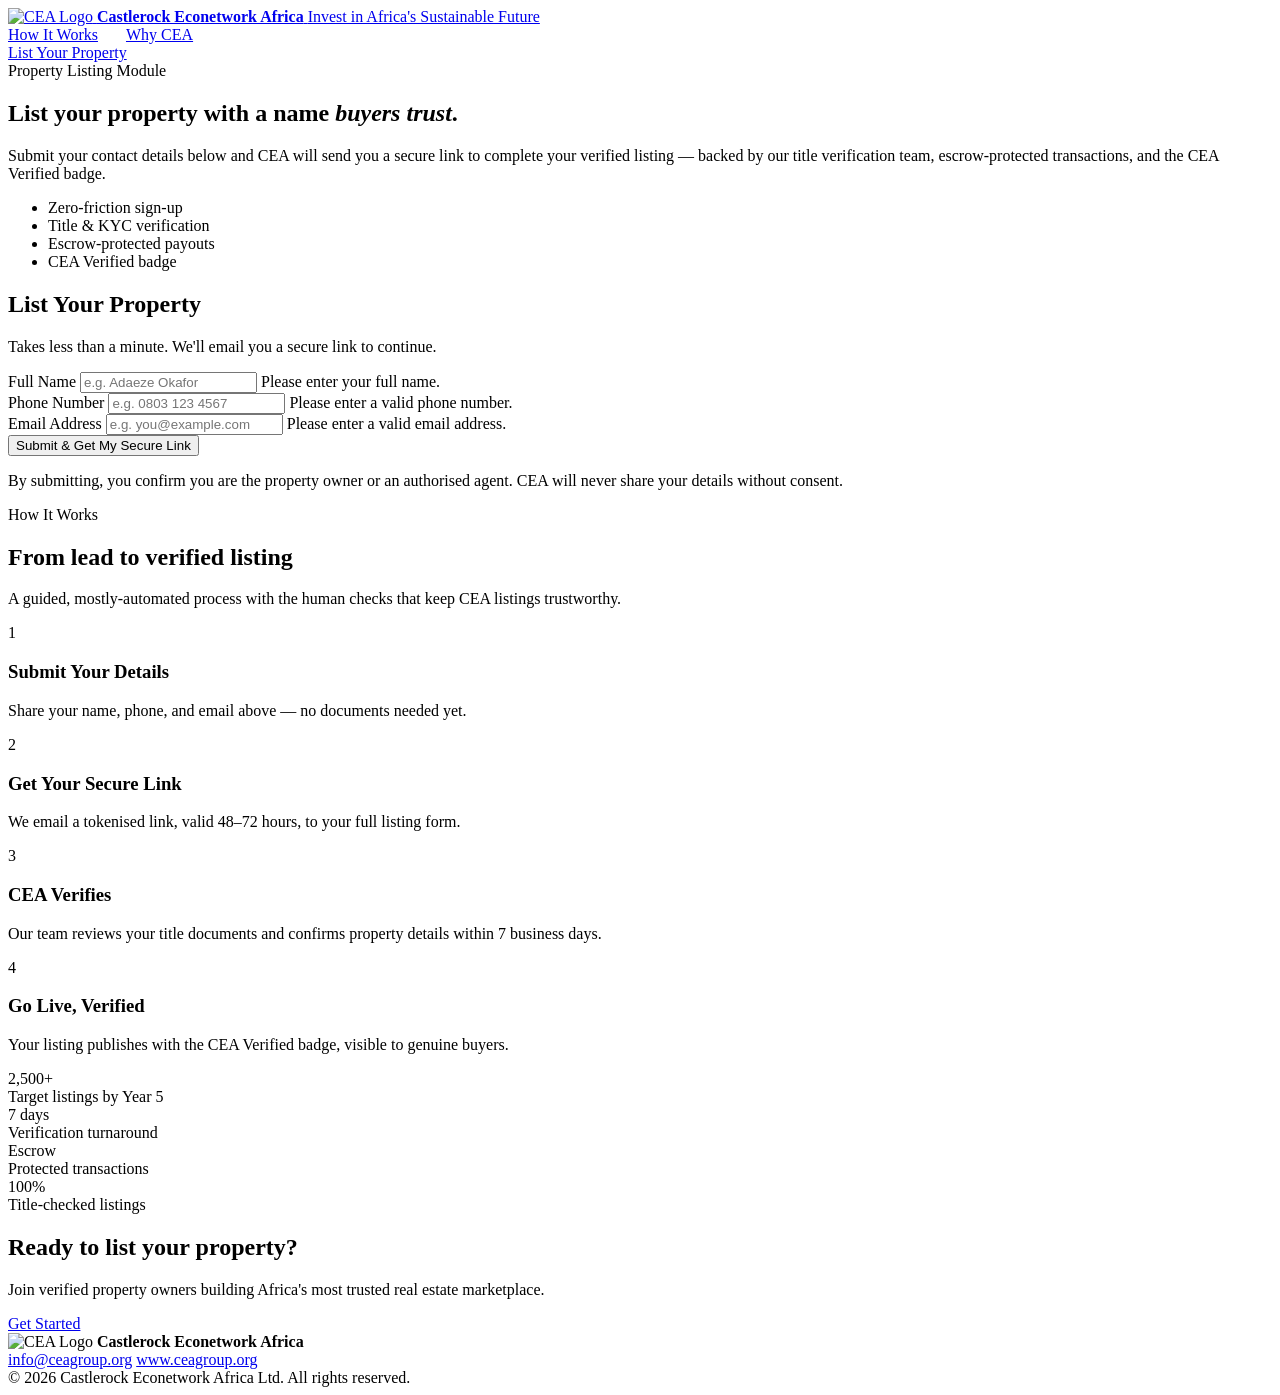
==== index.html @ f517980f "Add files via upload" ====
<!DOCTYPE html>
<html lang="en">
<head>
<meta charset="UTF-8" />
<meta name="viewport" content="width=device-width, initial-scale=1.0" />
<title>List Your Property | Castlerock Econetwork Africa (CEA)</title>
<meta name="description" content="List your verified property with Castlerock Econetwork Africa. Submit your details in seconds and our team will guide you through verification." />
<link rel="icon" href="assets/images/logo.svg" type="image/svg+xml" />
<link rel="stylesheet" href="assets/css/style.css" />
</head>
<body>

<header class="site-header">
  <div class="container">
    <a href="index.html" class="brand">
      <img src="assets/images/logo.svg" alt="CEA Logo" />
      <span class="brand-name">
        <strong>Castlerock Econetwork Africa</strong>
        <span>Invest in Africa's Sustainable Future</span>
      </span>
    </a>
    <nav class="site-nav">
      <div class="nav-links" style="display:flex; gap:28px;">
        <a href="index.html#how-it-works">How It Works</a>
        <a href="index.html#trust">Why CEA</a>
      </div>
      <a href="index.html#lead-form" class="nav-cta">List Your Property</a>
    </nav>
  </div>
</header>

<main>
  <section class="hero">
    <div class="container">
      <div class="hero-copy">
        <span class="eyebrow">Property Listing Module</span>
        <h1>List your property with a name <em>buyers trust</em>.</h1>
        <p class="lead">
          Submit your contact details below and CEA will send you a secure link
          to complete your verified listing — backed by our title verification
          team, escrow-protected transactions, and the CEA Verified badge.
        </p>
        <ul class="trust-points">
          <li><span class="dot"></span> Zero-friction sign-up</li>
          <li><span class="dot"></span> Title &amp; KYC verification</li>
          <li><span class="dot"></span> Escrow-protected payouts</li>
          <li><span class="dot"></span> CEA Verified badge</li>
        </ul>
      </div>

      <div class="lead-card" id="lead-form">
        <h2>List Your Property</h2>
        <p class="sub">Takes less than a minute. We'll email you a secure link to continue.</p>

        <form id="leadForm" novalidate>
          <div class="form-group" id="group-name">
            <label for="fullName">Full Name</label>
            <input type="text" id="fullName" name="fullName" placeholder="e.g. Adaeze Okafor" autocomplete="name" />
            <span class="error-msg">Please enter your full name.</span>
          </div>

          <div class="form-group" id="group-phone">
            <label for="phone">Phone Number</label>
            <input type="tel" id="phone" name="phone" placeholder="e.g. 0803 123 4567" autocomplete="tel" />
            <span class="error-msg">Please enter a valid phone number.</span>
          </div>

          <div class="form-group" id="group-email">
            <label for="email">Email Address</label>
            <input type="email" id="email" name="email" placeholder="e.g. you@example.com" autocomplete="email" />
            <span class="error-msg">Please enter a valid email address.</span>
          </div>

          <button type="submit" class="btn-submit" id="submitBtn">Submit &amp; Get My Secure Link</button>

          <div class="form-status" id="formStatus"></div>

          <p class="form-footnote">
            By submitting, you confirm you are the property owner or an authorised
            agent. CEA will never share your details without consent.
          </p>
        </form>
      </div>
    </div>
  </section>

  <section class="section" id="how-it-works">
    <div class="container">
      <div class="section-head">
        <span class="eyebrow">How It Works</span>
        <h2>From lead to verified listing</h2>
        <p>A guided, mostly-automated process with the human checks that keep CEA listings trustworthy.</p>
      </div>
      <div class="steps">
        <div class="step-card">
          <span class="step-num">1</span>
          <h3>Submit Your Details</h3>
          <p>Share your name, phone, and email above — no documents needed yet.</p>
        </div>
        <div class="step-card">
          <span class="step-num">2</span>
          <h3>Get Your Secure Link</h3>
          <p>We email a tokenised link, valid 48–72 hours, to your full listing form.</p>
        </div>
        <div class="step-card">
          <span class="step-num">3</span>
          <h3>CEA Verifies</h3>
          <p>Our team reviews your title documents and confirms property details within 7 business days.</p>
        </div>
        <div class="step-card">
          <span class="step-num">4</span>
          <h3>Go Live, Verified</h3>
          <p>Your listing publishes with the CEA Verified badge, visible to genuine buyers.</p>
        </div>
      </div>
    </div>
  </section>

  <section class="trust-band" id="trust">
    <div class="container">
      <div class="trust-grid">
        <div>
          <div class="badge">2,500+</div>
          <div class="badge-label">Target listings by Year 5</div>
        </div>
        <div>
          <div class="badge">7 days</div>
          <div class="badge-label">Verification turnaround</div>
        </div>
        <div>
          <div class="badge">Escrow</div>
          <div class="badge-label">Protected transactions</div>
        </div>
        <div>
          <div class="badge">100%</div>
          <div class="badge-label">Title-checked listings</div>
        </div>
      </div>
    </div>
  </section>

  <section class="cta-band">
    <div class="container">
      <h2>Ready to list your property?</h2>
      <p>Join verified property owners building Africa's most trusted real estate marketplace.</p>
      <a href="index.html#lead-form" class="btn-light">Get Started</a>
    </div>
  </section>
</main>

<footer class="site-footer">
  <div class="container">
    <div class="footer-top">
      <div class="footer-brand">
        <img src="assets/images/logo.svg" alt="CEA Logo" />
        <strong>Castlerock Econetwork Africa</strong>
      </div>
      <div class="footer-links">
        <a href="mailto:info@ceagroup.org">info@ceagroup.org</a>
        <a href="https://www.ceagroup.org">www.ceagroup.org</a>
      </div>
    </div>
    <div class="footer-bottom">
      &copy; 2026 Castlerock Econetwork Africa Ltd. All rights reserved.
    </div>
  </div>
</footer>

<script src="assets/js/lead-form.js"></script>
</body>
</html>
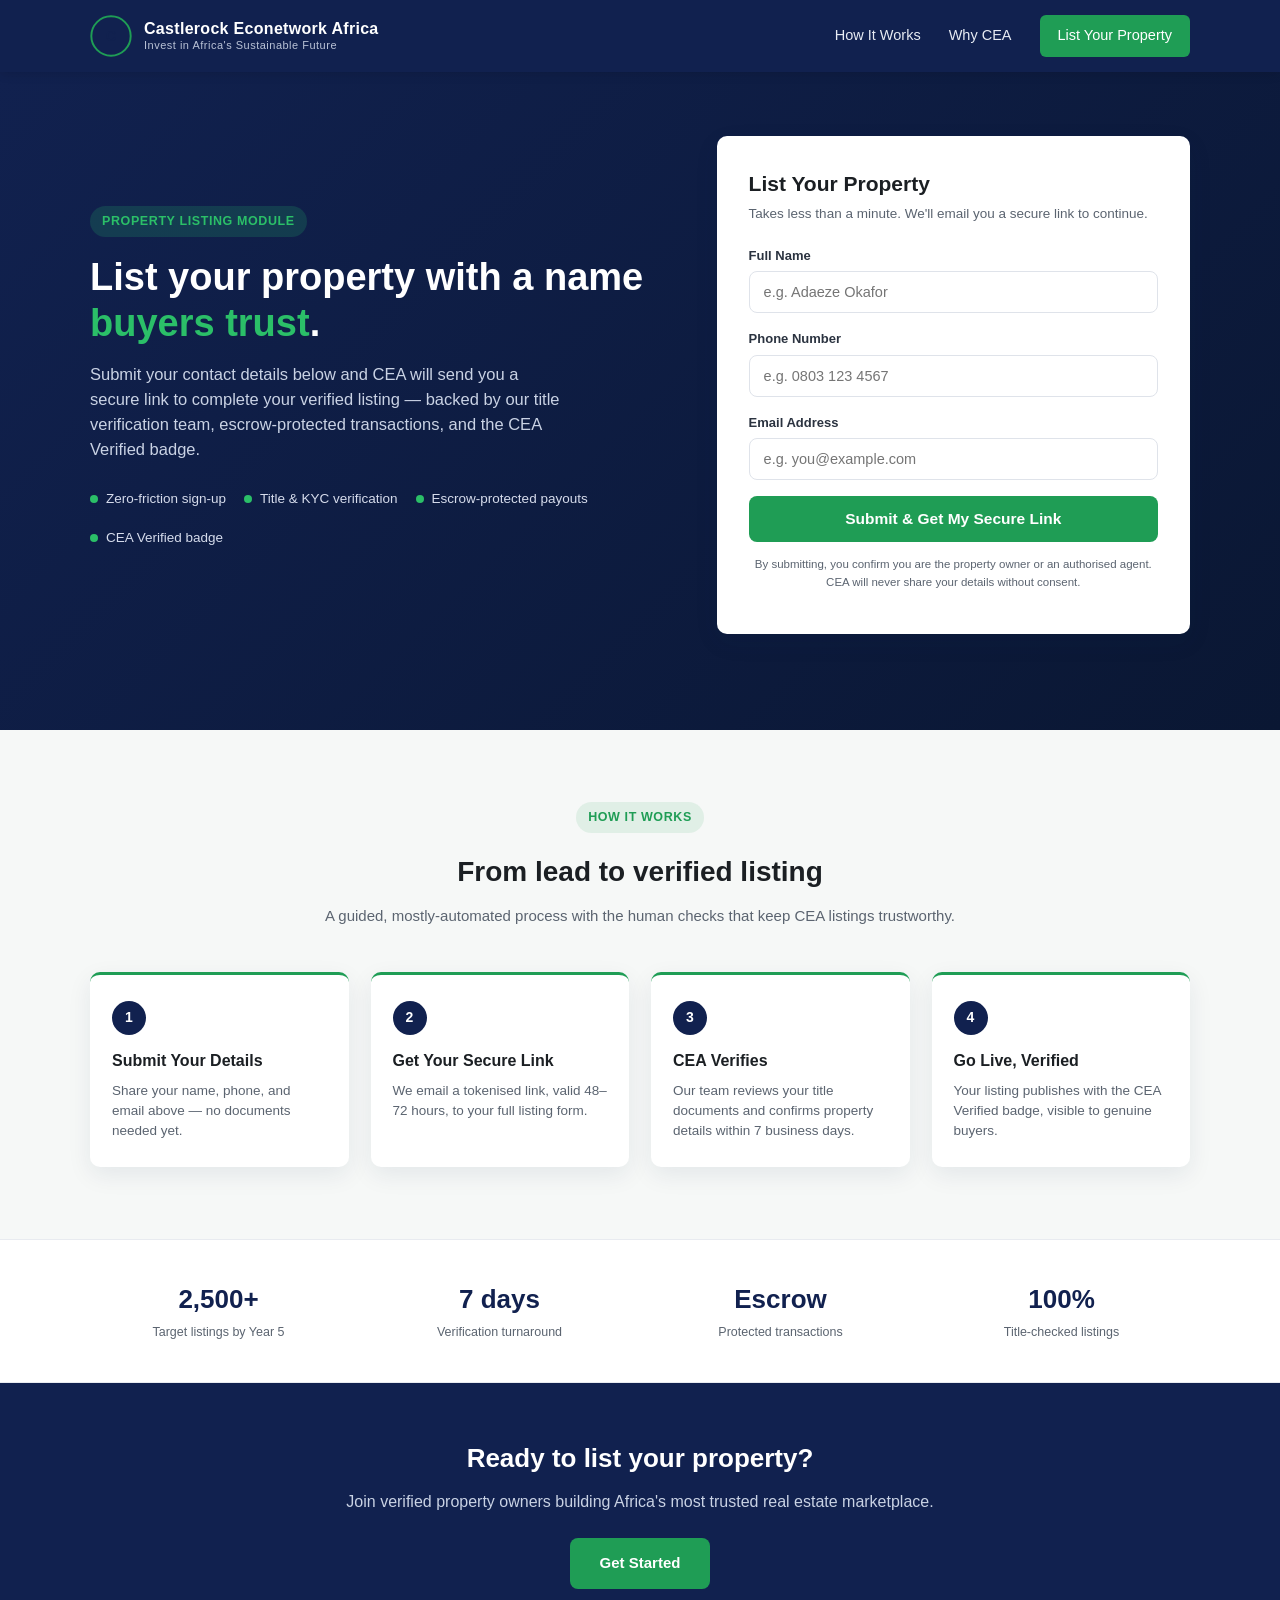
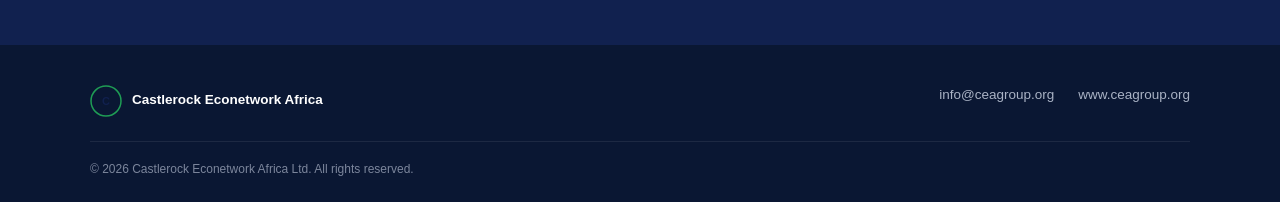
==== commit 905d6337: "Add files via upload" ====
--- a/index.html
+++ b/index.html
@@ -5,15 +5,15 @@
 <meta name="viewport" content="width=device-width, initial-scale=1.0" />
 <title>List Your Property | Castlerock Econetwork Africa (CEA)</title>
 <meta name="description" content="List your verified property with Castlerock Econetwork Africa. Submit your details in seconds and our team will guide you through verification." />
-<link rel="icon" href="assets/images/logo.svg" type="image/svg+xml" />
-<link rel="stylesheet" href="assets/css/style.css" />
+<link rel="icon" href="logo.svg" type="image/svg+xml" />
+<link rel="stylesheet" href="style.css" />
 </head>
 <body>
 
 <header class="site-header">
   <div class="container">
     <a href="index.html" class="brand">
-      <img src="assets/images/logo.svg" alt="CEA Logo" />
+      <img src="logo.svg" alt="CEA Logo" />
       <span class="brand-name">
         <strong>Castlerock Econetwork Africa</strong>
         <span>Invest in Africa's Sustainable Future</span>
@@ -152,7 +152,7 @@
   <div class="container">
     <div class="footer-top">
       <div class="footer-brand">
-        <img src="assets/images/logo.svg" alt="CEA Logo" />
+        <img src="logo.svg" alt="CEA Logo" />
         <strong>Castlerock Econetwork Africa</strong>
       </div>
       <div class="footer-links">
@@ -166,6 +166,6 @@
   </div>
 </footer>
 
-<script src="assets/js/lead-form.js"></script>
+<script src="leadform.js"></script>
 </body>
 </html>
--- a/style.css
+++ b/style.css
@@ -0,0 +1,555 @@
+:root {
+  --cea-navy: #11214f;
+  --cea-navy-dark: #0a1733;
+  --cea-green: #1f9d55;
+  --cea-green-light: #2bbf68;
+  --cea-bg: #f6f8f7;
+  --cea-text: #1b1f23;
+  --cea-muted: #5b6470;
+  --radius: 10px;
+  --shadow: 0 8px 24px rgba(17, 33, 79, 0.08);
+}
+
+* {
+  box-sizing: border-box;
+}
+
+html {
+  scroll-behavior: smooth;
+}
+
+body {
+  margin: 0;
+  font-family: "Segoe UI", Roboto, -apple-system, BlinkMacSystemFont, sans-serif;
+  background: var(--cea-bg);
+  color: var(--cea-text);
+  line-height: 1.5;
+}
+
+a {
+  color: inherit;
+}
+
+img {
+  max-width: 100%;
+  display: block;
+}
+
+.container {
+  width: 100%;
+  max-width: 1140px;
+  margin: 0 auto;
+  padding: 0 20px;
+}
+
+/* Header */
+.site-header {
+  background: var(--cea-navy);
+  position: sticky;
+  top: 0;
+  z-index: 50;
+  box-shadow: 0 2px 10px rgba(0, 0, 0, 0.12);
+}
+
+.site-header .container {
+  display: flex;
+  align-items: center;
+  justify-content: space-between;
+  height: 72px;
+}
+
+.brand {
+  display: flex;
+  align-items: center;
+  gap: 12px;
+  text-decoration: none;
+  color: #fff;
+}
+
+.brand img {
+  height: 42px;
+  width: 42px;
+  object-fit: contain;
+}
+
+.brand-name {
+  display: flex;
+  flex-direction: column;
+  line-height: 1.15;
+}
+
+.brand-name strong {
+  font-size: 16px;
+  letter-spacing: 0.3px;
+}
+
+.brand-name span {
+  font-size: 11px;
+  color: #b9c2d6;
+  letter-spacing: 0.5px;
+}
+
+.site-nav {
+  display: flex;
+  align-items: center;
+  gap: 28px;
+}
+
+.site-nav a {
+  color: #e7ebf3;
+  text-decoration: none;
+  font-size: 14.5px;
+  font-weight: 500;
+}
+
+.site-nav a:hover {
+  color: var(--cea-green-light);
+}
+
+.nav-cta {
+  background: var(--cea-green);
+  color: #fff !important;
+  padding: 10px 18px;
+  border-radius: 6px;
+  font-weight: 600;
+}
+
+.nav-cta:hover {
+  background: var(--cea-green-light);
+}
+
+/* Hero */
+.hero {
+  background: linear-gradient(135deg, var(--cea-navy) 0%, var(--cea-navy-dark) 100%);
+  color: #fff;
+  padding: 64px 0 96px;
+}
+
+.hero .container {
+  display: grid;
+  grid-template-columns: 1.1fr 0.9fr;
+  gap: 48px;
+  align-items: center;
+}
+
+.eyebrow {
+  display: inline-block;
+  background: rgba(43, 191, 104, 0.18);
+  color: var(--cea-green-light);
+  font-size: 12.5px;
+  font-weight: 700;
+  letter-spacing: 0.6px;
+  text-transform: uppercase;
+  padding: 6px 12px;
+  border-radius: 999px;
+  margin-bottom: 18px;
+}
+
+.hero h1 {
+  font-size: 38px;
+  line-height: 1.2;
+  margin: 0 0 16px;
+}
+
+.hero h1 em {
+  font-style: normal;
+  color: var(--cea-green-light);
+}
+
+.hero p.lead {
+  font-size: 16.5px;
+  color: #c9d2e4;
+  margin: 0 0 28px;
+  max-width: 480px;
+}
+
+.trust-points {
+  display: flex;
+  flex-wrap: wrap;
+  gap: 18px;
+  margin-top: 28px;
+  list-style: none;
+  padding: 0;
+}
+
+.trust-points li {
+  display: flex;
+  align-items: center;
+  gap: 8px;
+  font-size: 13.5px;
+  color: #d6dcec;
+}
+
+.trust-points .dot {
+  width: 8px;
+  height: 8px;
+  border-radius: 50%;
+  background: var(--cea-green-light);
+  flex-shrink: 0;
+}
+
+/* Lead form card */
+.lead-card {
+  background: #fff;
+  color: var(--cea-text);
+  border-radius: var(--radius);
+  box-shadow: var(--shadow);
+  padding: 32px;
+}
+
+.lead-card h2 {
+  margin: 0 0 4px;
+  font-size: 21px;
+}
+
+.lead-card p.sub {
+  margin: 0 0 22px;
+  color: var(--cea-muted);
+  font-size: 13.5px;
+}
+
+.form-group {
+  margin-bottom: 16px;
+}
+
+.form-group label {
+  display: block;
+  font-size: 13px;
+  font-weight: 600;
+  margin-bottom: 6px;
+  color: #2b3340;
+}
+
+.form-group input {
+  width: 100%;
+  padding: 12px 14px;
+  border: 1.5px solid #dfe3ea;
+  border-radius: 8px;
+  font-size: 14.5px;
+  font-family: inherit;
+  transition: border-color 0.15s ease, box-shadow 0.15s ease;
+}
+
+.form-group input:focus {
+  outline: none;
+  border-color: var(--cea-green);
+  box-shadow: 0 0 0 3px rgba(31, 157, 85, 0.15);
+}
+
+.form-group .error-msg {
+  display: none;
+  color: #c0392b;
+  font-size: 12px;
+  margin-top: 5px;
+}
+
+.form-group.has-error input {
+  border-color: #c0392b;
+}
+
+.form-group.has-error .error-msg {
+  display: block;
+}
+
+.btn-submit {
+  width: 100%;
+  background: var(--cea-green);
+  color: #fff;
+  border: none;
+  padding: 14px;
+  border-radius: 8px;
+  font-size: 15.5px;
+  font-weight: 700;
+  cursor: pointer;
+  transition: background 0.15s ease, transform 0.1s ease;
+}
+
+.btn-submit:hover {
+  background: var(--cea-green-light);
+}
+
+.btn-submit:active {
+  transform: translateY(1px);
+}
+
+.btn-submit:disabled {
+  opacity: 0.65;
+  cursor: not-allowed;
+}
+
+.form-footnote {
+  font-size: 11.5px;
+  color: var(--cea-muted);
+  margin-top: 14px;
+  text-align: center;
+}
+
+.form-status {
+  display: none;
+  margin-top: 16px;
+  padding: 12px 14px;
+  border-radius: 8px;
+  font-size: 13.5px;
+}
+
+.form-status.success {
+  display: block;
+  background: rgba(31, 157, 85, 0.1);
+  color: #166534;
+  border: 1px solid rgba(31, 157, 85, 0.25);
+}
+
+.form-status.failure {
+  display: block;
+  background: rgba(192, 57, 43, 0.08);
+  color: #c0392b;
+  border: 1px solid rgba(192, 57, 43, 0.25);
+}
+
+/* How it works */
+.section {
+  padding: 72px 0;
+}
+
+.section-head {
+  text-align: center;
+  max-width: 640px;
+  margin: 0 auto 44px;
+}
+
+.section-head .eyebrow {
+  background: rgba(31, 157, 85, 0.1);
+  color: var(--cea-green);
+}
+
+.section-head h2 {
+  font-size: 28px;
+  margin: 0 0 12px;
+}
+
+.section-head p {
+  color: var(--cea-muted);
+  font-size: 15px;
+  margin: 0;
+}
+
+.steps {
+  display: grid;
+  grid-template-columns: repeat(4, 1fr);
+  gap: 22px;
+}
+
+.step-card {
+  background: #fff;
+  border-radius: var(--radius);
+  padding: 26px 22px;
+  box-shadow: var(--shadow);
+  border-top: 3px solid var(--cea-green);
+}
+
+.step-num {
+  display: inline-flex;
+  align-items: center;
+  justify-content: center;
+  width: 34px;
+  height: 34px;
+  border-radius: 50%;
+  background: var(--cea-navy);
+  color: #fff;
+  font-weight: 700;
+  font-size: 14px;
+  margin-bottom: 14px;
+}
+
+.step-card h3 {
+  font-size: 16px;
+  margin: 0 0 8px;
+}
+
+.step-card p {
+  font-size: 13.5px;
+  color: var(--cea-muted);
+  margin: 0;
+}
+
+/* Trust band */
+.trust-band {
+  background: #fff;
+  border-top: 1px solid #e8ebf0;
+  border-bottom: 1px solid #e8ebf0;
+}
+
+.trust-grid {
+  display: grid;
+  grid-template-columns: repeat(4, 1fr);
+  gap: 24px;
+  padding: 40px 0;
+  text-align: center;
+}
+
+.trust-grid .badge {
+  font-size: 26px;
+  font-weight: 800;
+  color: var(--cea-navy);
+}
+
+.trust-grid .badge-label {
+  font-size: 12.5px;
+  color: var(--cea-muted);
+  margin-top: 4px;
+}
+
+/* CTA band */
+.cta-band {
+  background: var(--cea-navy);
+  color: #fff;
+  text-align: center;
+  padding: 56px 0;
+}
+
+.cta-band h2 {
+  font-size: 26px;
+  margin: 0 0 12px;
+}
+
+.cta-band p {
+  color: #c9d2e4;
+  margin: 0 0 24px;
+}
+
+.btn-light {
+  display: inline-block;
+  background: var(--cea-green);
+  color: #fff;
+  text-decoration: none;
+  padding: 14px 30px;
+  border-radius: 8px;
+  font-weight: 700;
+  font-size: 15px;
+}
+
+.btn-light:hover {
+  background: var(--cea-green-light);
+}
+
+/* Footer */
+.site-footer {
+  background: var(--cea-navy-dark);
+  color: #aab3c5;
+  padding: 40px 0 24px;
+  font-size: 13.5px;
+}
+
+.footer-top {
+  display: flex;
+  justify-content: space-between;
+  flex-wrap: wrap;
+  gap: 24px;
+  margin-bottom: 24px;
+}
+
+.footer-brand {
+  display: flex;
+  align-items: center;
+  gap: 10px;
+  color: #fff;
+}
+
+.footer-brand img {
+  height: 32px;
+  width: 32px;
+}
+
+.footer-links {
+  display: flex;
+  gap: 24px;
+  flex-wrap: wrap;
+}
+
+.footer-links a {
+  color: #aab3c5;
+  text-decoration: none;
+}
+
+.footer-links a:hover {
+  color: #fff;
+}
+
+.footer-bottom {
+  border-top: 1px solid rgba(255, 255, 255, 0.08);
+  padding-top: 18px;
+  font-size: 12px;
+  color: #7c869c;
+}
+
+/* Thank-you page */
+.confirm-wrap {
+  min-height: 60vh;
+  display: flex;
+  align-items: center;
+  justify-content: center;
+  padding: 60px 20px;
+}
+
+.confirm-card {
+  background: #fff;
+  border-radius: var(--radius);
+  box-shadow: var(--shadow);
+  padding: 48px;
+  max-width: 520px;
+  text-align: center;
+}
+
+.confirm-icon {
+  width: 60px;
+  height: 60px;
+  border-radius: 50%;
+  background: rgba(31, 157, 85, 0.12);
+  color: var(--cea-green);
+  display: flex;
+  align-items: center;
+  justify-content: center;
+  font-size: 28px;
+  margin: 0 auto 20px;
+}
+
+.confirm-card h1 {
+  font-size: 22px;
+  margin: 0 0 12px;
+}
+
+.confirm-card p {
+  color: var(--cea-muted);
+  font-size: 14.5px;
+}
+
+/* Responsive */
+@media (max-width: 900px) {
+  .hero .container {
+    grid-template-columns: 1fr;
+  }
+  .steps {
+    grid-template-columns: repeat(2, 1fr);
+  }
+  .trust-grid {
+    grid-template-columns: repeat(2, 1fr);
+  }
+}
+
+@media (max-width: 640px) {
+  .site-nav .nav-links {
+    display: none;
+  }
+  .hero h1 {
+    font-size: 28px;
+  }
+  .steps {
+    grid-template-columns: 1fr;
+  }
+  .trust-grid {
+    grid-template-columns: 1fr 1fr;
+  }
+  .lead-card {
+    padding: 24px;
+  }
+}
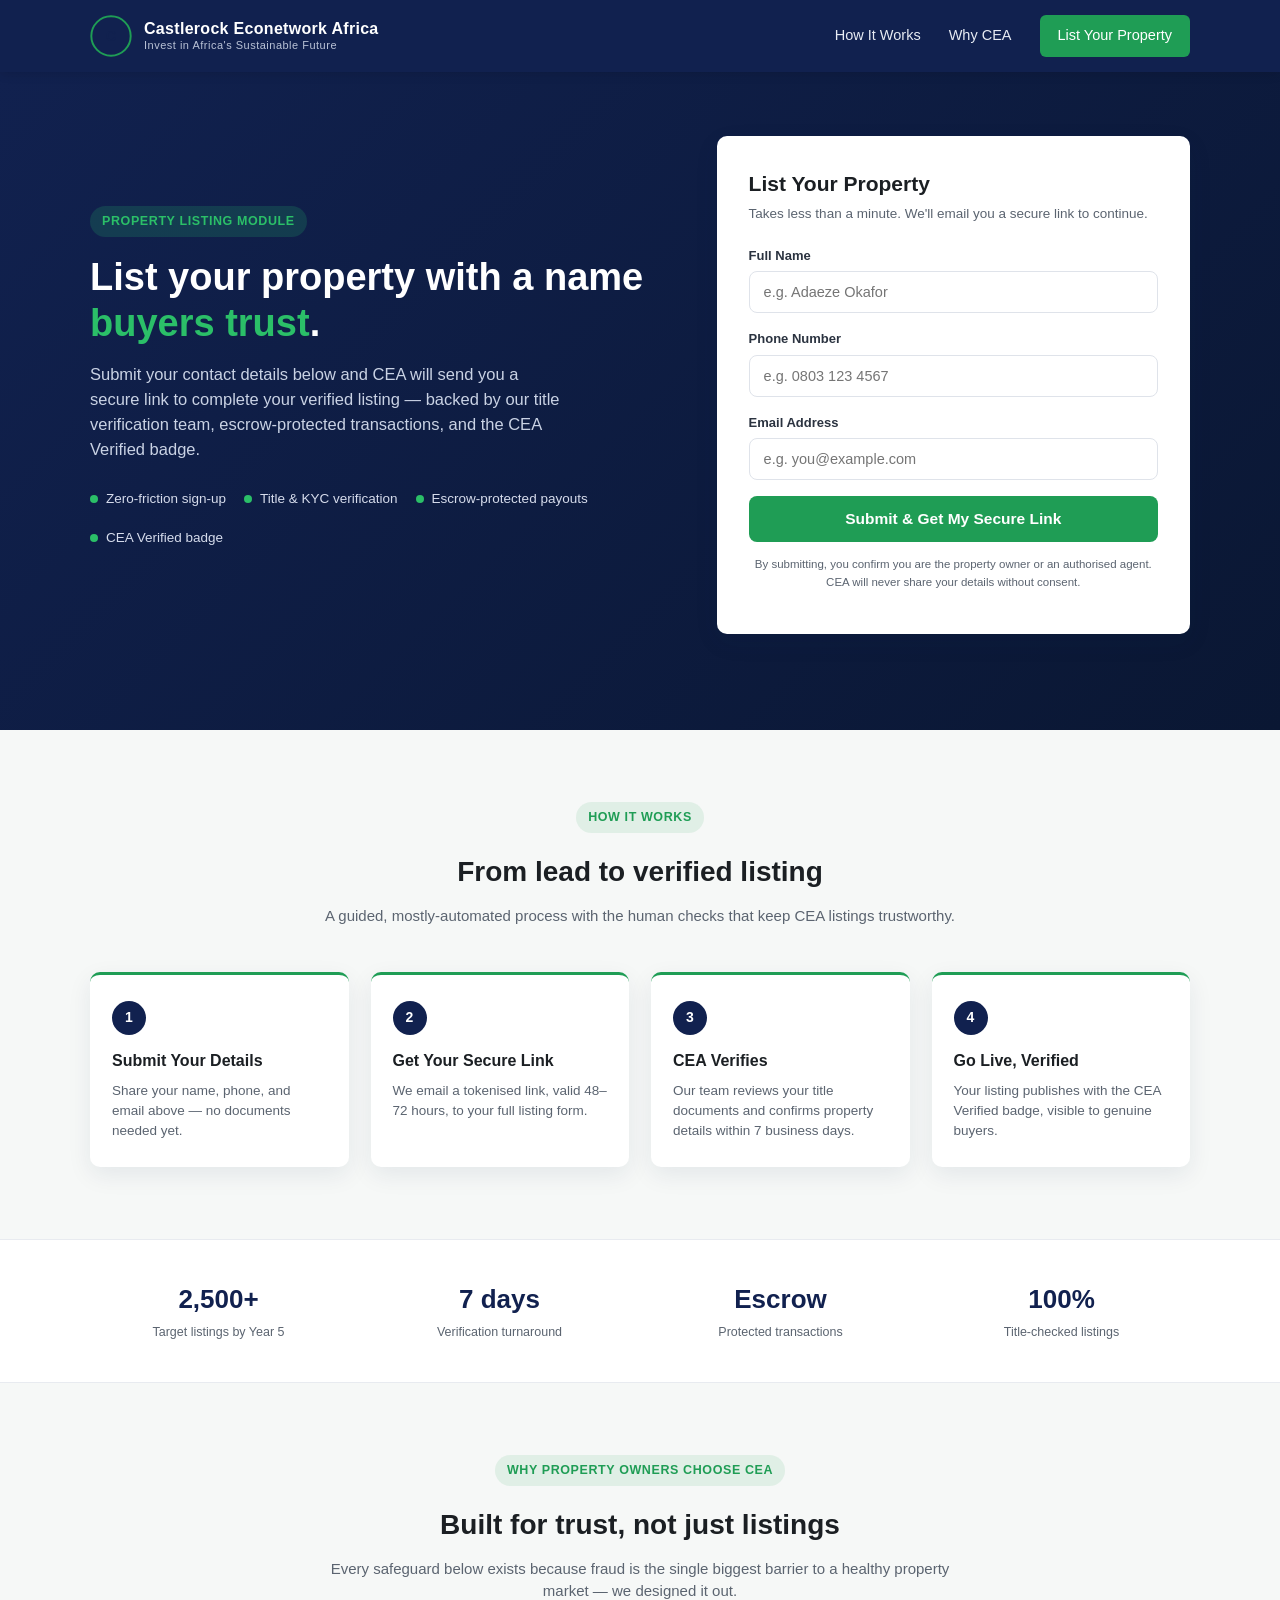
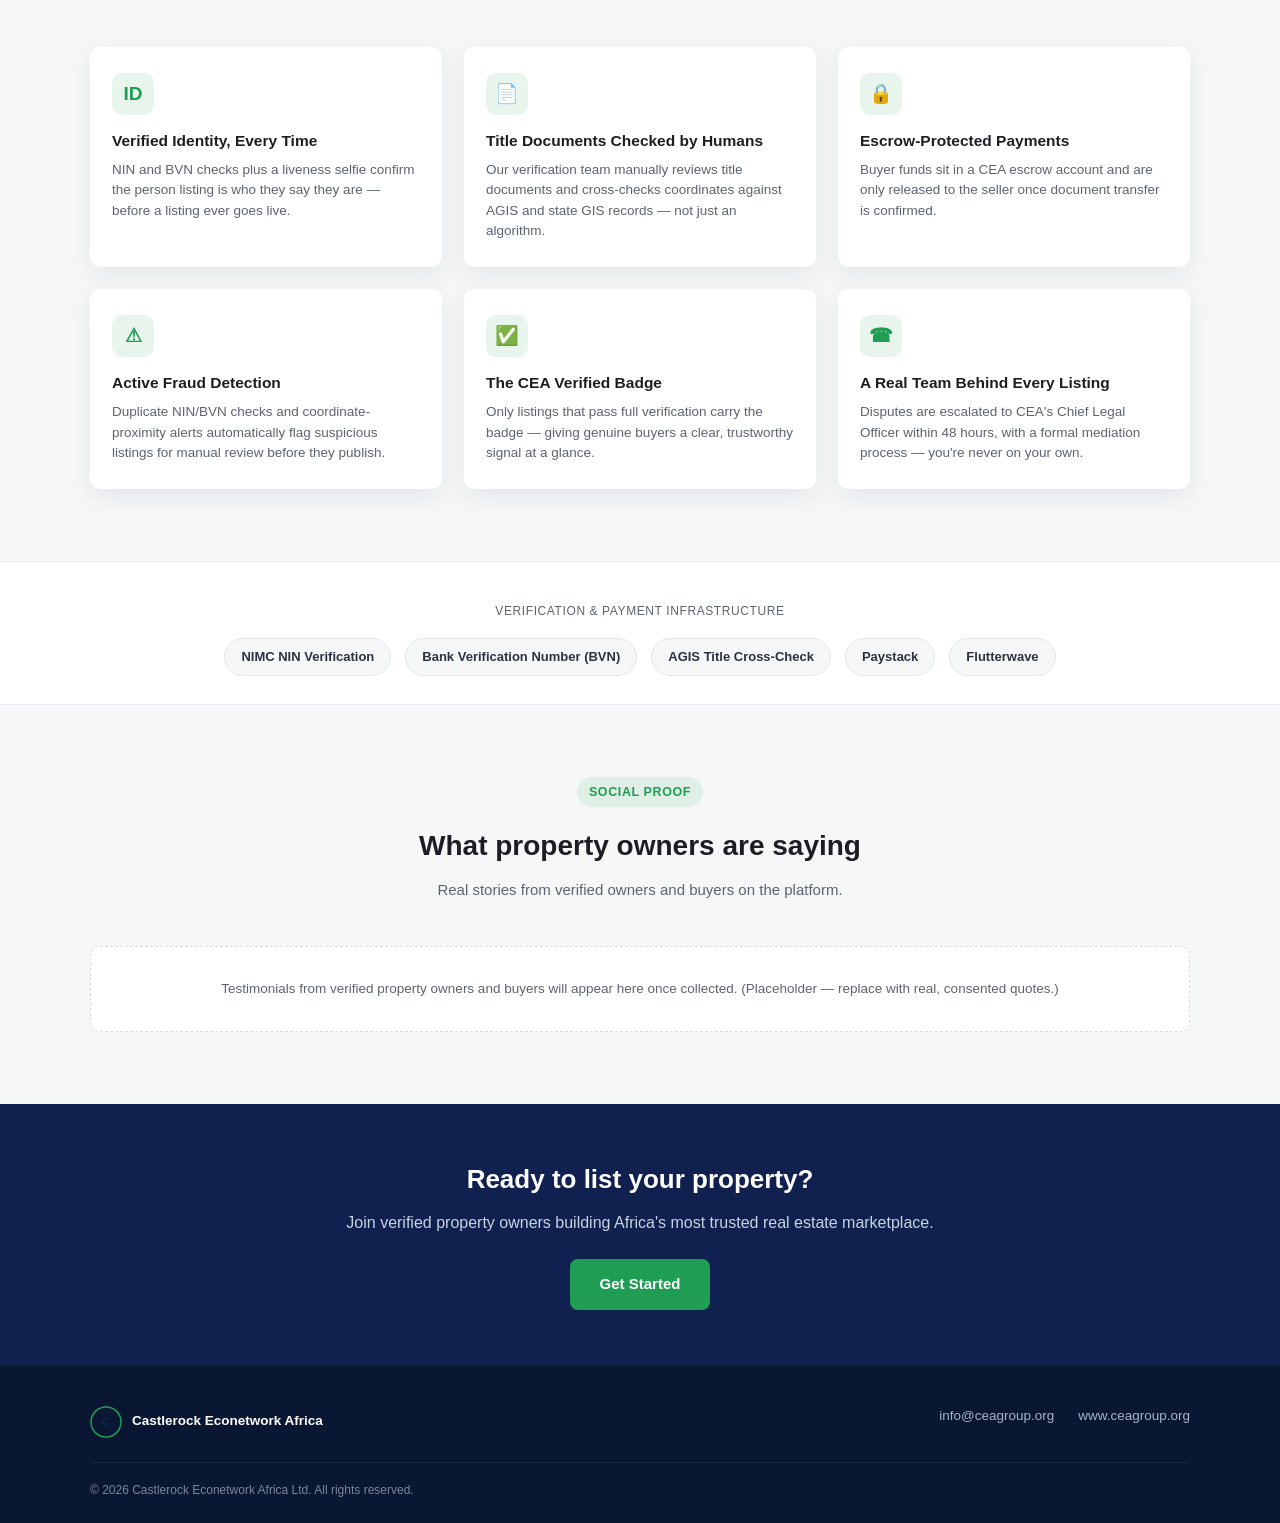
==== commit a9cb5ab4: "Add files via upload" ====
--- a/index.html
+++ b/index.html
@@ -9,6 +9,8 @@
 <link rel="stylesheet" href="style.css" />
 </head>
 <body>
+
+<div id="promoBanner"></div>
 
 <header class="site-header">
   <div class="container">
@@ -139,6 +141,82 @@
     </div>
   </section>
 
+  <section class="section" id="why-cea">
+    <div class="container">
+      <div class="section-head">
+        <span class="eyebrow">Why Property Owners Choose CEA</span>
+        <h2>Built for trust, not just listings</h2>
+        <p>Every safeguard below exists because fraud is the single biggest barrier to a healthy property market — we designed it out.</p>
+      </div>
+      <div class="security-grid">
+        <div class="security-card">
+          <div class="icon">ID</div>
+          <h3>Verified Identity, Every Time</h3>
+          <p>NIN and BVN checks plus a liveness selfie confirm the person listing is who they say they are — before a listing ever goes live.</p>
+        </div>
+        <div class="security-card">
+          <div class="icon">&#128196;</div>
+          <h3>Title Documents Checked by Humans</h3>
+          <p>Our verification team manually reviews title documents and cross-checks coordinates against AGIS and state GIS records — not just an algorithm.</p>
+        </div>
+        <div class="security-card">
+          <div class="icon">&#128274;</div>
+          <h3>Escrow-Protected Payments</h3>
+          <p>Buyer funds sit in a CEA escrow account and are only released to the seller once document transfer is confirmed.</p>
+        </div>
+        <div class="security-card">
+          <div class="icon">&#9888;</div>
+          <h3>Active Fraud Detection</h3>
+          <p>Duplicate NIN/BVN checks and coordinate-proximity alerts automatically flag suspicious listings for manual review before they publish.</p>
+        </div>
+        <div class="security-card">
+          <div class="icon">&#9989;</div>
+          <h3>The CEA Verified Badge</h3>
+          <p>Only listings that pass full verification carry the badge — giving genuine buyers a clear, trustworthy signal at a glance.</p>
+        </div>
+        <div class="security-card">
+          <div class="icon">&#9742;</div>
+          <h3>A Real Team Behind Every Listing</h3>
+          <p>Disputes are escalated to CEA's Chief Legal Officer within 48 hours, with a formal mediation process — you're never on your own.</p>
+        </div>
+      </div>
+    </div>
+  </section>
+
+  <section class="partner-strip">
+    <div class="container">
+      <p class="partner-label">Verification &amp; Payment Infrastructure</p>
+      <div class="partner-row">
+        <span class="partner-chip">NIMC NIN Verification</span>
+        <span class="partner-chip">Bank Verification Number (BVN)</span>
+        <span class="partner-chip">AGIS Title Cross-Check</span>
+        <span class="partner-chip">Paystack</span>
+        <span class="partner-chip">Flutterwave</span>
+      </div>
+    </div>
+  </section>
+
+  <section class="section" id="testimonials">
+    <div class="container">
+      <div class="section-head">
+        <span class="eyebrow">Social Proof</span>
+        <h2>What property owners are saying</h2>
+        <p>Real stories from verified owners and buyers on the platform.</p>
+      </div>
+      <div class="testimonial-grid">
+        <!--
+          Add real, verified testimonials here as they become available.
+          Each entry should be a genuine quote with the owner's consent
+          to publish their name. Do not use fabricated quotes.
+        -->
+        <div class="testimonial-placeholder">
+          Testimonials from verified property owners and buyers will appear here
+          once collected. (Placeholder — replace with real, consented quotes.)
+        </div>
+      </div>
+    </div>
+  </section>
+
   <section class="cta-band">
     <div class="container">
       <h2>Ready to list your property?</h2>
@@ -166,6 +244,8 @@
   </div>
 </footer>
 
+<script src="promo-config.js"></script>
+<script src="promo-banner.js"></script>
 <script src="leadform.js"></script>
 </body>
 </html>
--- a/style.css
+++ b/style.css
@@ -42,6 +42,65 @@
   padding: 0 20px;
 }
 
+/* Promo / discount banner */
+.promo-bar {
+  background: linear-gradient(90deg, #e0852b, #d6651f);
+  color: #fff;
+  position: sticky;
+  top: 0;
+  z-index: 60;
+}
+
+.promo-bar-inner {
+  display: flex;
+  align-items: center;
+  justify-content: center;
+  gap: 18px;
+  flex-wrap: wrap;
+  padding: 10px 20px;
+  text-align: center;
+}
+
+.promo-text {
+  display: flex;
+  flex-direction: column;
+  line-height: 1.3;
+}
+
+.promo-headline {
+  font-size: 14px;
+  letter-spacing: 0.2px;
+}
+
+.promo-subtext {
+  font-size: 12px;
+  color: rgba(255, 255, 255, 0.9);
+}
+
+.promo-countdown {
+  font-size: 13px;
+  font-weight: 700;
+  background: rgba(0, 0, 0, 0.18);
+  padding: 6px 12px;
+  border-radius: 999px;
+  white-space: nowrap;
+}
+
+.promo-cta {
+  background: #fff;
+  color: #d6651f;
+  text-decoration: none;
+  font-weight: 700;
+  font-size: 13px;
+  padding: 8px 16px;
+  border-radius: 6px;
+  white-space: nowrap;
+}
+
+.promo-cta:hover {
+  background: #fff7f0;
+}
+
 /* Header */
 .site-header {
   background: var(--cea-navy);
@@ -49,6 +108,10 @@
   top: 0;
   z-index: 50;
   box-shadow: 0 2px 10px rgba(0, 0, 0, 0.12);
+}
+
+.has-promo-banner .site-header {
+  top: 0;
 }
 
 .site-header .container {
@@ -399,6 +462,126 @@
   margin-top: 4px;
 }
 
+/* Security / trust section */
+.security-grid {
+  display: grid;
+  grid-template-columns: repeat(3, 1fr);
+  gap: 22px;
+}
+
+.security-card {
+  background: #fff;
+  border-radius: var(--radius);
+  box-shadow: var(--shadow);
+  padding: 26px 22px;
+}
+
+.security-card .icon {
+  width: 42px;
+  height: 42px;
+  border-radius: 10px;
+  background: rgba(31, 157, 85, 0.1);
+  color: var(--cea-green);
+  display: flex;
+  align-items: center;
+  justify-content: center;
+  font-size: 19px;
+  font-weight: 800;
+  margin-bottom: 14px;
+}
+
+.security-card h3 {
+  font-size: 15.5px;
+  margin: 0 0 8px;
+}
+
+.security-card p {
+  font-size: 13.5px;
+  color: var(--cea-muted);
+  margin: 0;
+}
+
+/* Partner / verification strip */
+.partner-strip {
+  background: #fff;
+  border-top: 1px solid #e8ebf0;
+  border-bottom: 1px solid #e8ebf0;
+  padding: 28px 0;
+}
+
+.partner-strip .partner-label {
+  text-align: center;
+  font-size: 12px;
+  letter-spacing: 0.6px;
+  text-transform: uppercase;
+  color: var(--cea-muted);
+  margin-bottom: 18px;
+}
+
+.partner-row {
+  display: flex;
+  justify-content: center;
+  align-items: center;
+  flex-wrap: wrap;
+  gap: 14px;
+}
+
+.partner-chip {
+  background: var(--cea-bg);
+  border: 1px solid #e3e7ed;
+  border-radius: 999px;
+  padding: 8px 16px;
+  font-size: 13px;
+  font-weight: 600;
+  color: #2b3340;
+}
+
+/* Testimonials */
+.testimonial-grid {
+  display: grid;
+  grid-template-columns: repeat(3, 1fr);
+  gap: 22px;
+}
+
+.testimonial-card {
+  background: #fff;
+  border-radius: var(--radius);
+  box-shadow: var(--shadow);
+  padding: 24px;
+  border-left: 3px solid var(--cea-green);
+}
+
+.testimonial-card p.quote {
+  font-size: 13.5px;
+  color: var(--cea-text);
+  margin: 0 0 14px;
+  font-style: italic;
+}
+
+.testimonial-card .author {
+  font-size: 13px;
+  font-weight: 700;
+  color: var(--cea-navy);
+}
+
+.testimonial-card .author span {
+  display: block;
+  font-weight: 400;
+  font-size: 12px;
+  color: var(--cea-muted);
+}
+
+.testimonial-placeholder {
+  grid-column: 1 / -1;
+  text-align: center;
+  background: #fff;
+  border: 1.5px dashed #d8dde6;
+  border-radius: var(--radius);
+  padding: 32px;
+  color: var(--cea-muted);
+  font-size: 13.5px;
+}
+
 /* CTA band */
 .cta-band {
   background: var(--cea-navy);
@@ -534,6 +717,10 @@
   .trust-grid {
     grid-template-columns: repeat(2, 1fr);
   }
+  .security-grid,
+  .testimonial-grid {
+    grid-template-columns: repeat(2, 1fr);
+  }
 }
 
 @media (max-width: 640px) {
@@ -552,4 +739,12 @@
   .lead-card {
     padding: 24px;
   }
-}
+  .security-grid,
+  .testimonial-grid {
+    grid-template-columns: 1fr;
+  }
+  .promo-bar-inner {
+    flex-direction: column;
+    gap: 8px;
+  }
+}
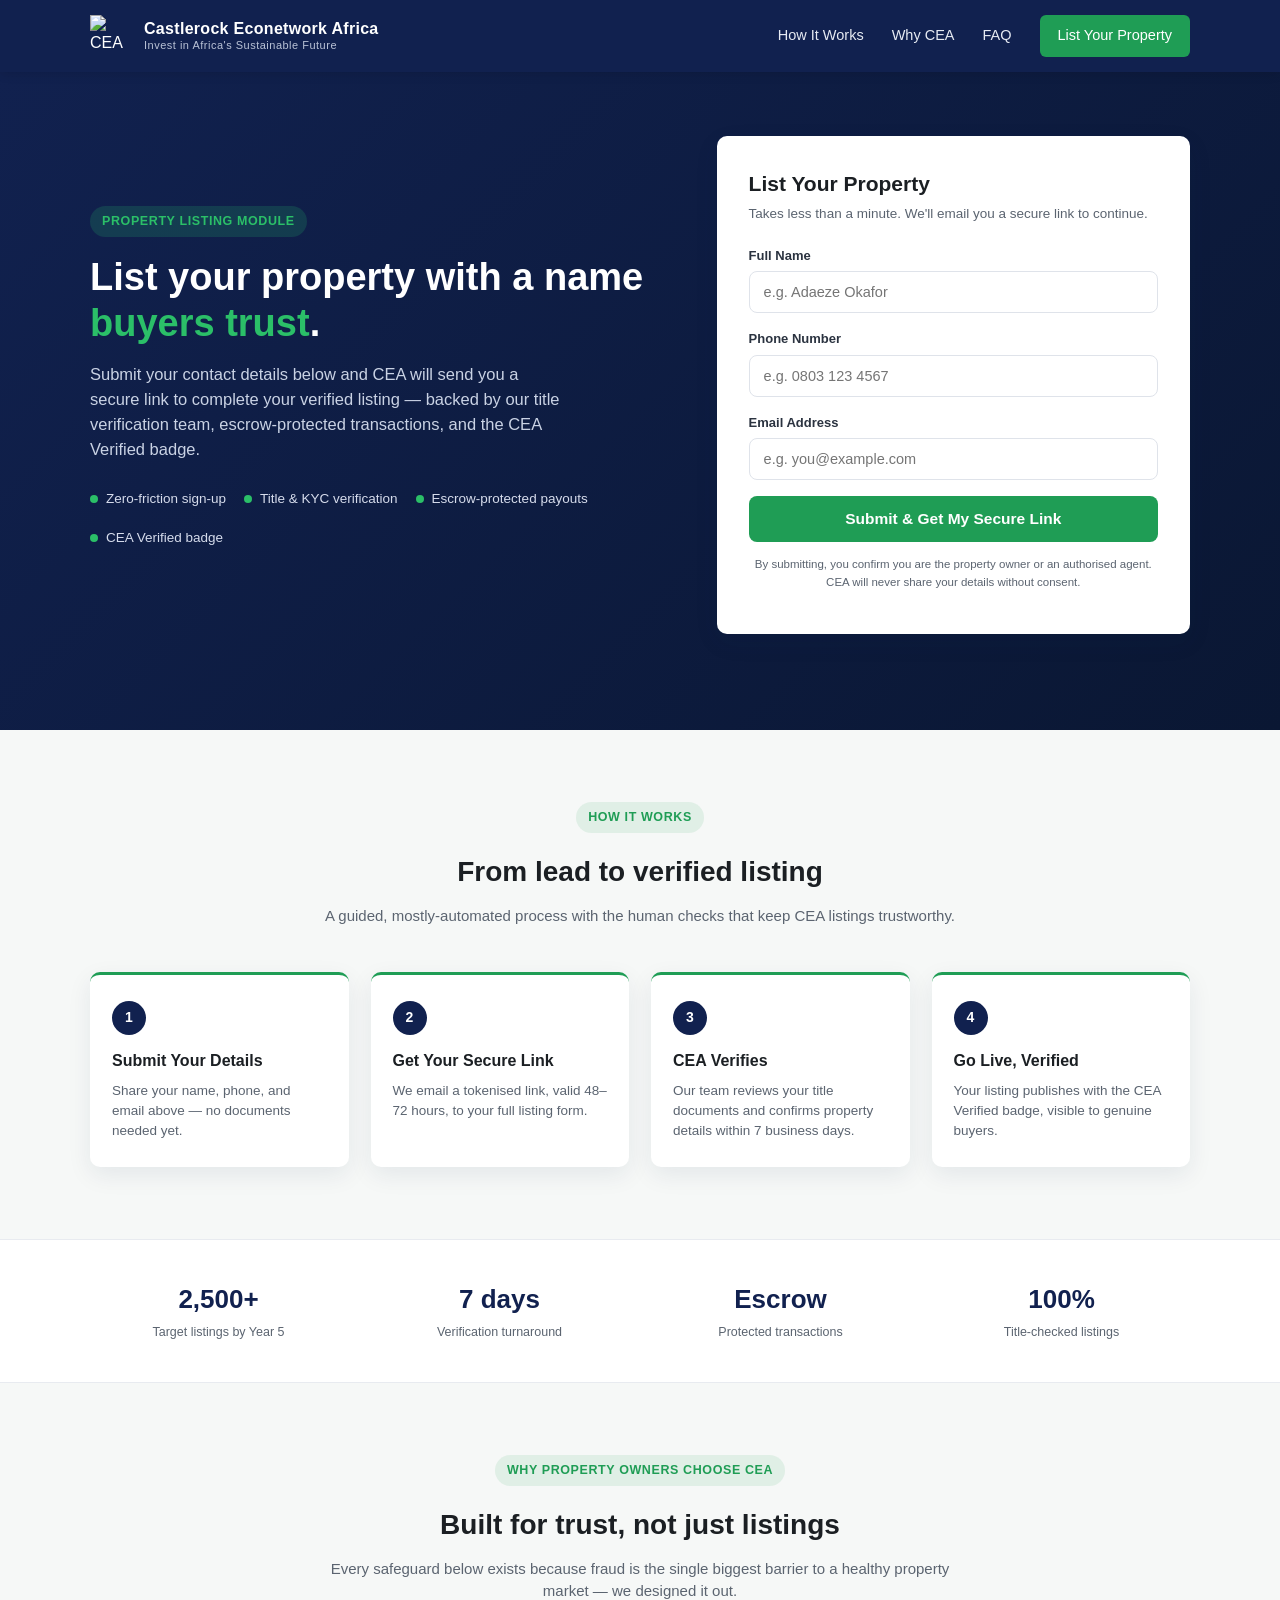
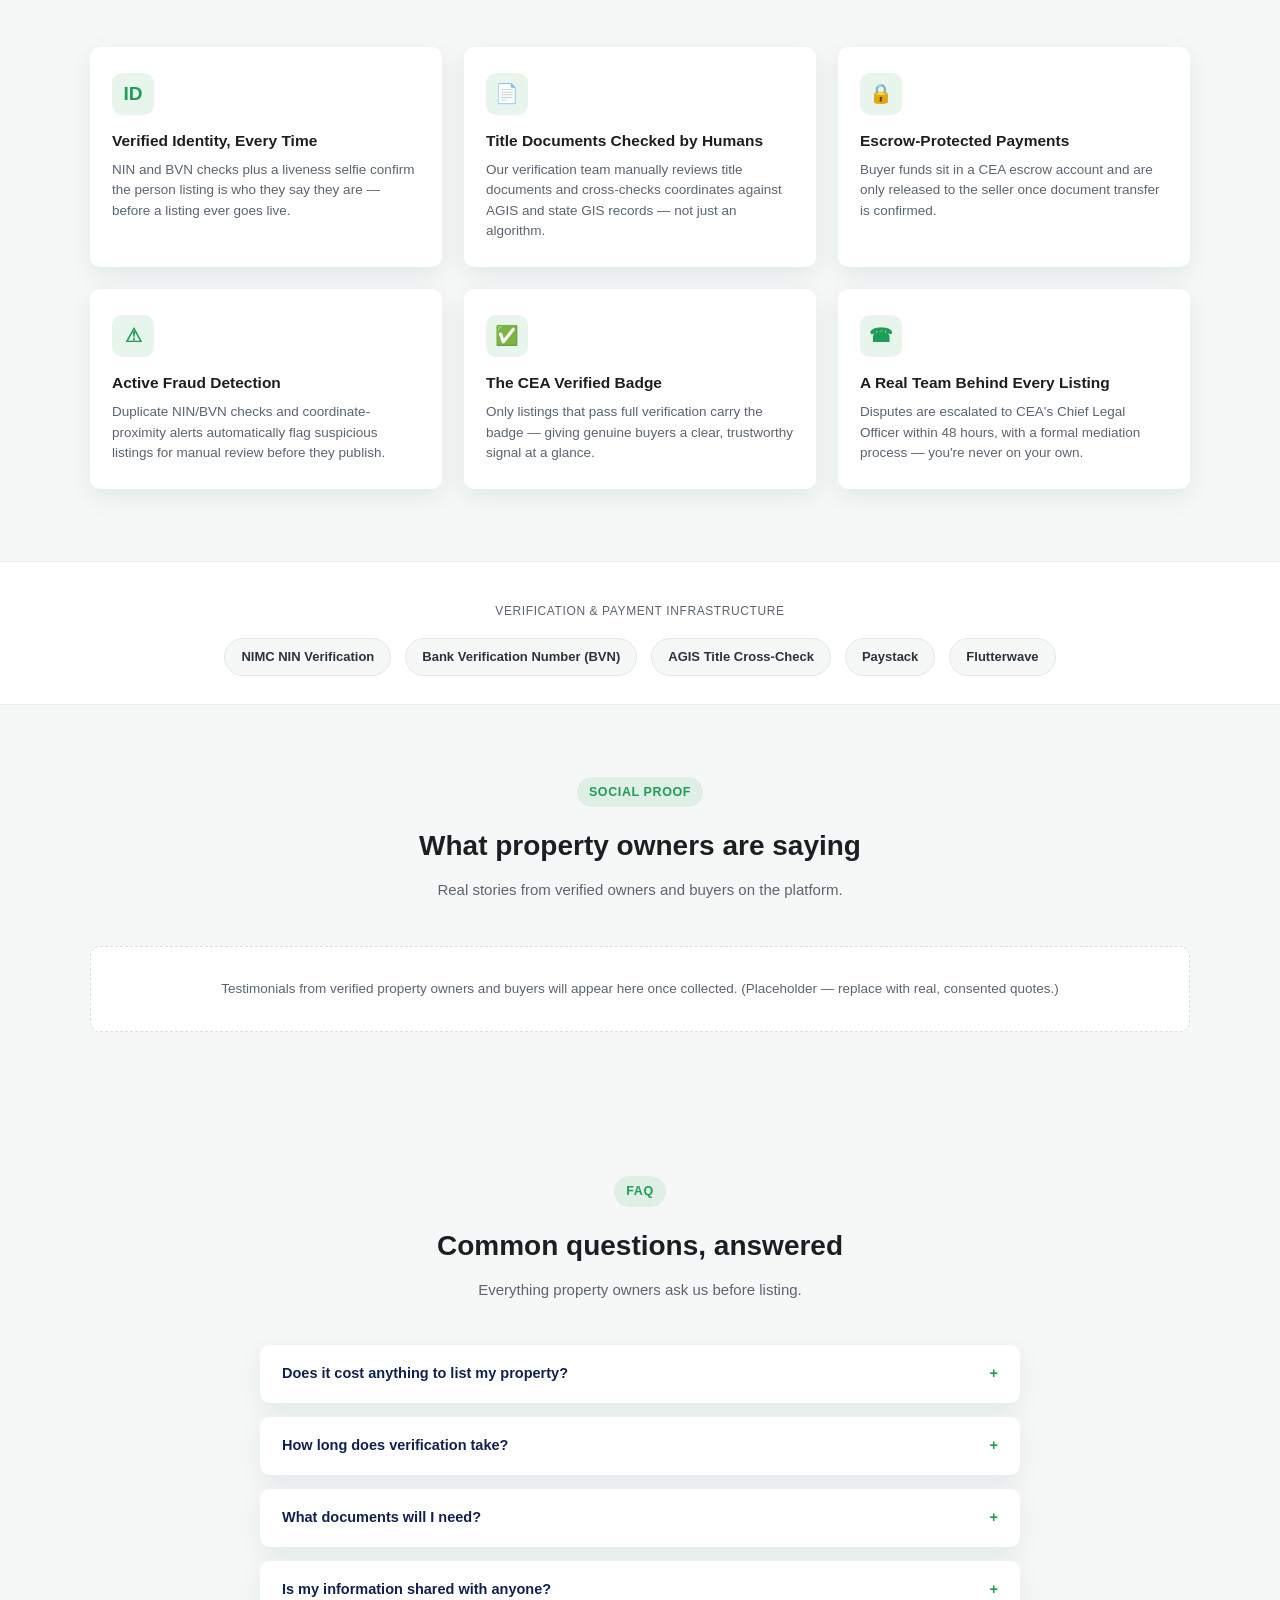
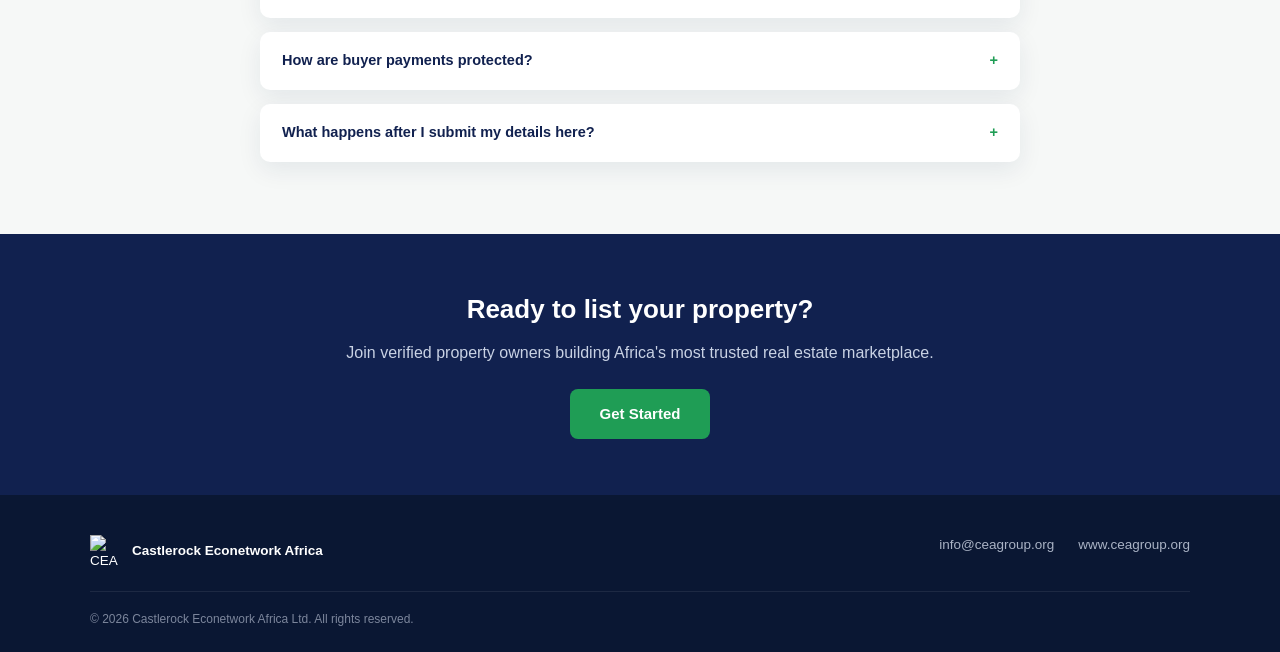
==== commit 07bb981a: "Add files via upload" ====
--- a/index.html
+++ b/index.html
@@ -22,11 +22,15 @@
       </span>
     </a>
     <nav class="site-nav">
-      <div class="nav-links" style="display:flex; gap:28px;">
+      <div class="nav-links" id="navLinks">
         <a href="index.html#how-it-works">How It Works</a>
         <a href="index.html#trust">Why CEA</a>
-      </div>
-      <a href="index.html#lead-form" class="nav-cta">List Your Property</a>
+        <a href="index.html#faq">FAQ</a>
+        <a href="index.html#lead-form" class="nav-cta">List Your Property</a>
+      </div>
+      <button type="button" class="nav-toggle" id="navToggle" aria-label="Toggle menu" aria-expanded="false" aria-controls="navLinks">
+        <span></span><span></span><span></span>
+      </button>
     </nav>
   </div>
 </header>
@@ -217,6 +221,42 @@
     </div>
   </section>
 
+  <section class="section" id="faq">
+    <div class="container">
+      <div class="section-head">
+        <span class="eyebrow">FAQ</span>
+        <h2>Common questions, answered</h2>
+        <p>Everything property owners ask us before listing.</p>
+      </div>
+      <div class="faq-list">
+        <details class="faq-item">
+          <summary>Does it cost anything to list my property?</summary>
+          <p>Standard listing fees apply once your property is verified and live. Watch for limited-time promotions where listing is free.</p>
+        </details>
+        <details class="faq-item">
+          <summary>How long does verification take?</summary>
+          <p>Our team reviews title documents and confirms property details within 7 business days of receiving your full listing.</p>
+        </details>
+        <details class="faq-item">
+          <summary>What documents will I need?</summary>
+          <p>You'll need your title documents and a valid NIN or BVN for identity verification. We'll guide you through exactly what's required once you receive your secure link.</p>
+        </details>
+        <details class="faq-item">
+          <summary>Is my information shared with anyone?</summary>
+          <p>No. CEA will never share your details without your consent. Your information is used only to verify and list your property.</p>
+        </details>
+        <details class="faq-item">
+          <summary>How are buyer payments protected?</summary>
+          <p>Buyer funds are held in a CEA escrow account and only released to you once document transfer is confirmed.</p>
+        </details>
+        <details class="faq-item">
+          <summary>What happens after I submit my details here?</summary>
+          <p>You'll receive a secure, tokenised link by email (valid 48–72 hours) to complete your full property listing and verification.</p>
+        </details>
+      </div>
+    </div>
+  </section>
+
   <section class="cta-band">
     <div class="container">
       <h2>Ready to list your property?</h2>
@@ -246,6 +286,7 @@
 
 <script src="promo-config.js"></script>
 <script src="promo-banner.js"></script>
+<script src="mobile-nav.js"></script>
 <script src="leadform.js"></script>
 </body>
 </html>
--- a/style.css
+++ b/style.css
@@ -156,6 +156,46 @@
   display: flex;
   align-items: center;
   gap: 28px;
+}
+
+.nav-links {
+  display: flex;
+  align-items: center;
+  gap: 28px;
+}
+
+.nav-toggle {
+  display: none;
+  flex-direction: column;
+  justify-content: center;
+  gap: 5px;
+  width: 36px;
+  height: 36px;
+  background: transparent;
+  border: none;
+  cursor: pointer;
+  padding: 0;
+}
+
+.nav-toggle span {
+  display: block;
+  width: 100%;
+  height: 2px;
+  background: #fff;
+  border-radius: 2px;
+  transition: transform 0.2s ease, opacity 0.2s ease;
+}
+
+.nav-toggle.is-active span:nth-child(1) {
+  transform: translateY(7px) rotate(45deg);
+}
+
+.nav-toggle.is-active span:nth-child(2) {
+  opacity: 0;
+}
+
+.nav-toggle.is-active span:nth-child(3) {
+  transform: translateY(-7px) rotate(-45deg);
 }
 
 .site-nav a {
@@ -582,6 +622,51 @@
   font-size: 13.5px;
 }
 
+/* FAQ */
+.faq-list {
+  max-width: 760px;
+  margin: 0 auto;
+  display: flex;
+  flex-direction: column;
+  gap: 14px;
+}
+
+.faq-item {
+  background: #fff;
+  border-radius: var(--radius);
+  box-shadow: var(--shadow);
+  padding: 18px 22px;
+}
+
+.faq-item summary {
+  cursor: pointer;
+  font-weight: 600;
+  font-size: 14.5px;
+  color: var(--cea-navy);
+  list-style: none;
+}
+
+.faq-item summary::-webkit-details-marker {
+  display: none;
+}
+
+.faq-item summary::after {
+  content: "+";
+  float: right;
+  font-weight: 700;
+  color: var(--cea-green);
+}
+
+.faq-item[open] summary::after {
+  content: "\2212";
+}
+
+.faq-item p {
+  margin: 12px 0 0;
+  font-size: 13.5px;
+  color: var(--cea-muted);
+}
+
 /* CTA band */
 .cta-band {
   background: var(--cea-navy);
@@ -724,8 +809,33 @@
 }
 
 @media (max-width: 640px) {
-  .site-nav .nav-links {
+  .nav-toggle {
+    display: flex;
+  }
+  .nav-links {
     display: none;
+    position: absolute;
+    top: 72px;
+    left: 0;
+    right: 0;
+    flex-direction: column;
+    align-items: flex-start;
+    gap: 0;
+    background: var(--cea-navy);
+    box-shadow: 0 8px 16px rgba(0, 0, 0, 0.18);
+  }
+  .nav-links.is-open {
+    display: flex;
+  }
+  .nav-links a {
+    width: 100%;
+    padding: 14px 20px;
+    border-top: 1px solid rgba(255, 255, 255, 0.08);
+  }
+  .nav-links a.nav-cta {
+    margin: 10px 20px;
+    width: calc(100% - 40px);
+    text-align: center;
   }
   .hero h1 {
     font-size: 28px;
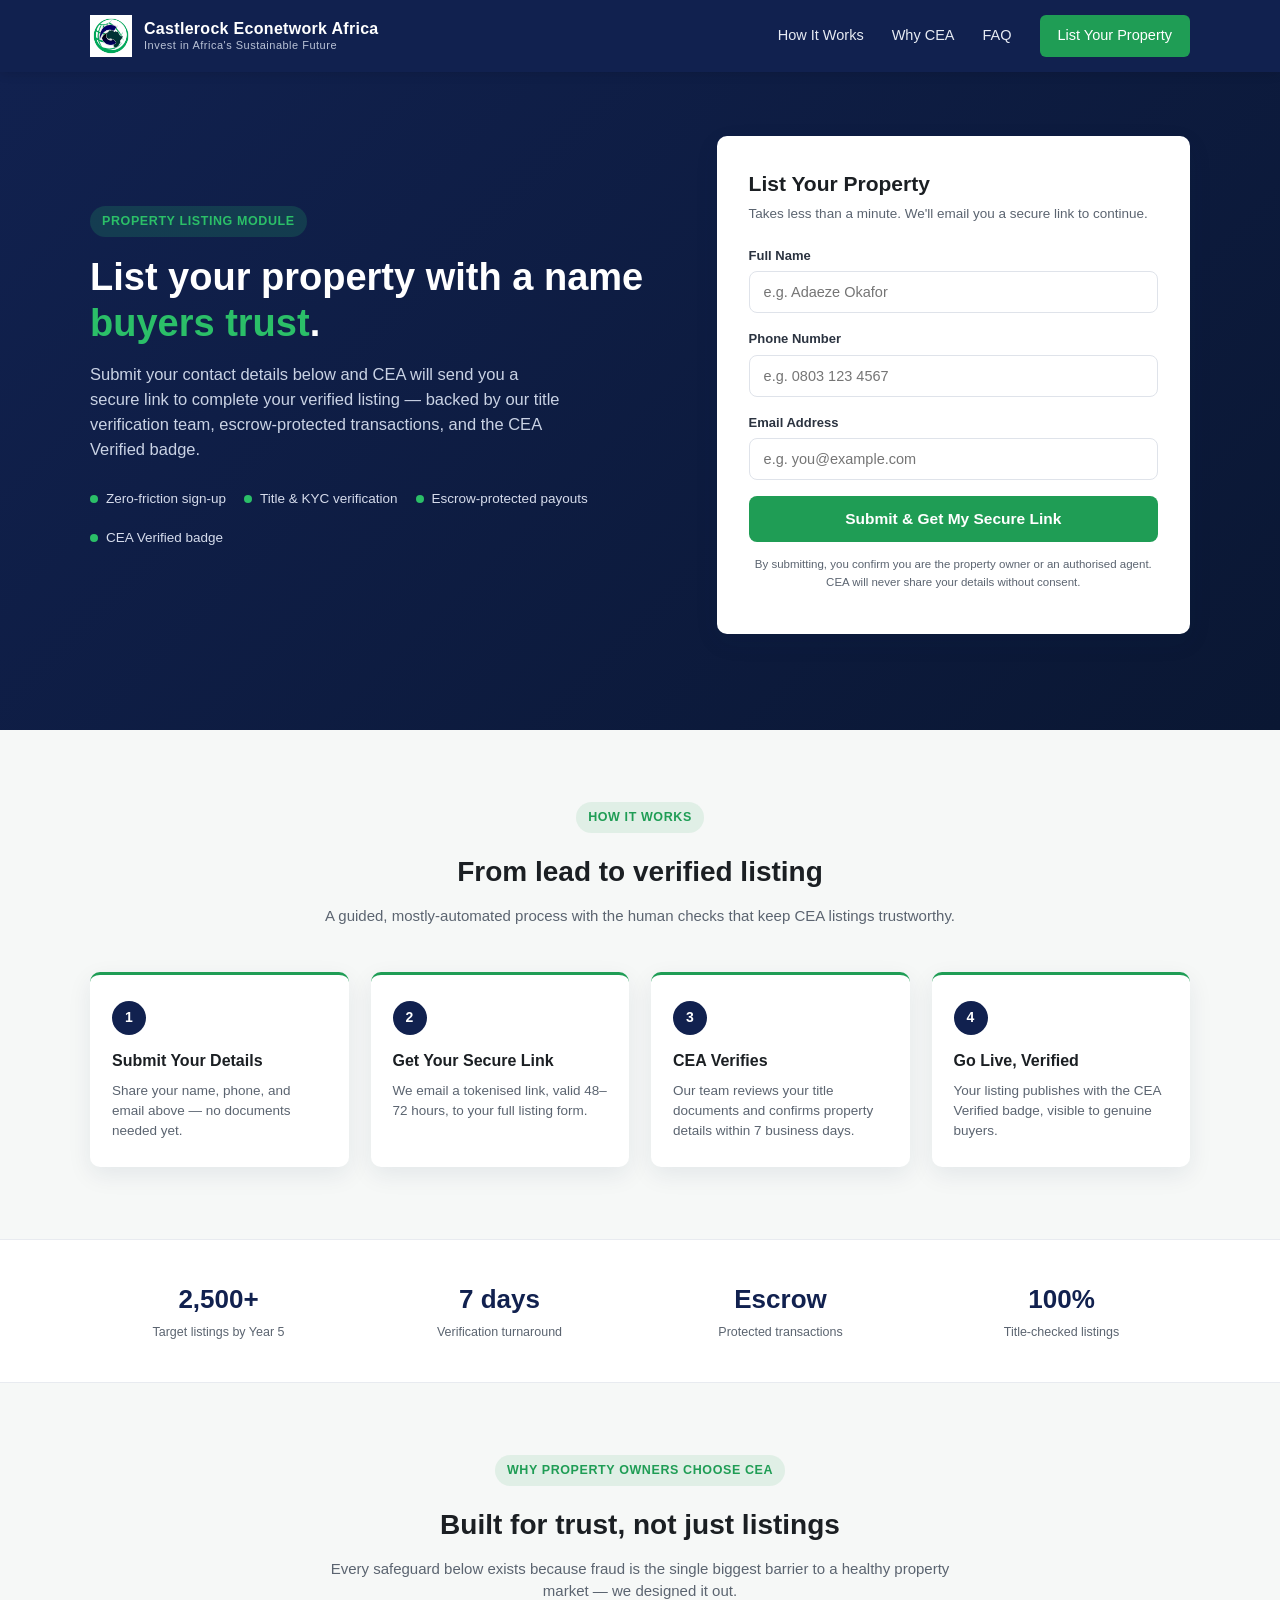
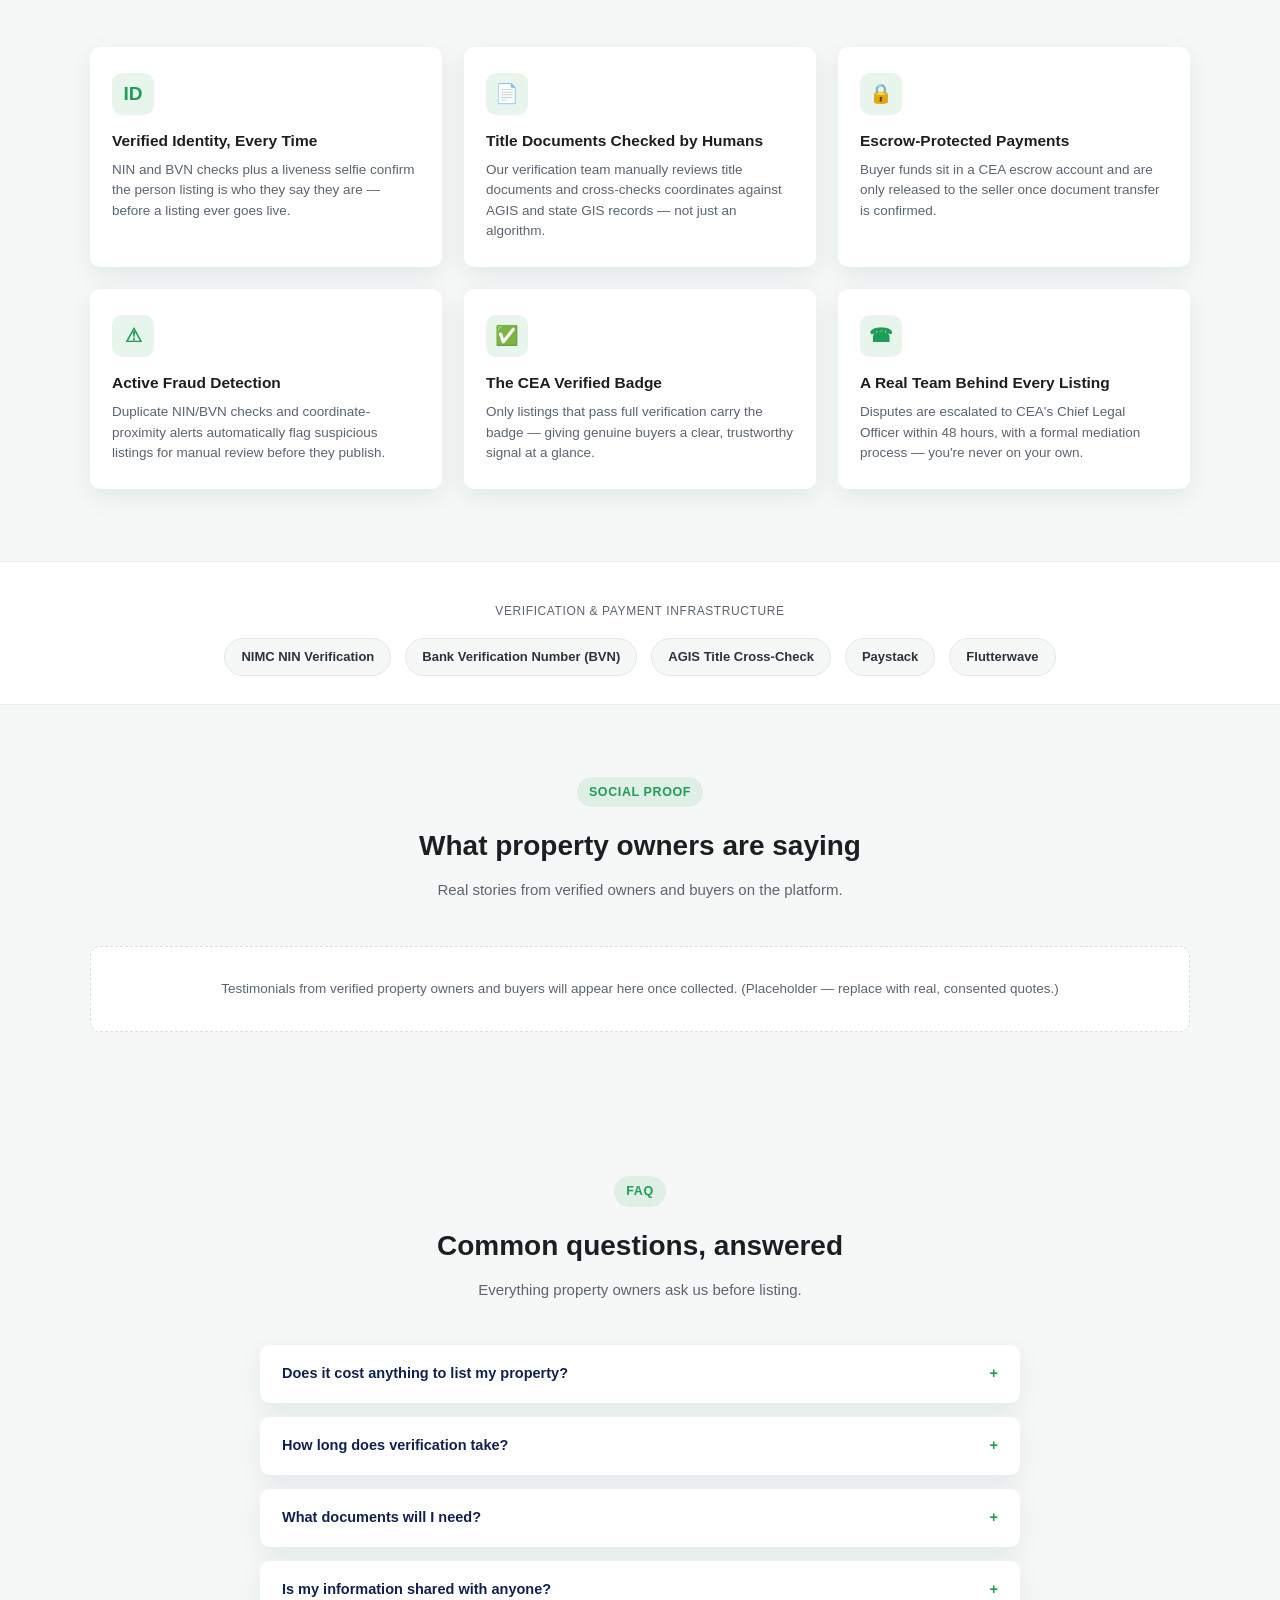
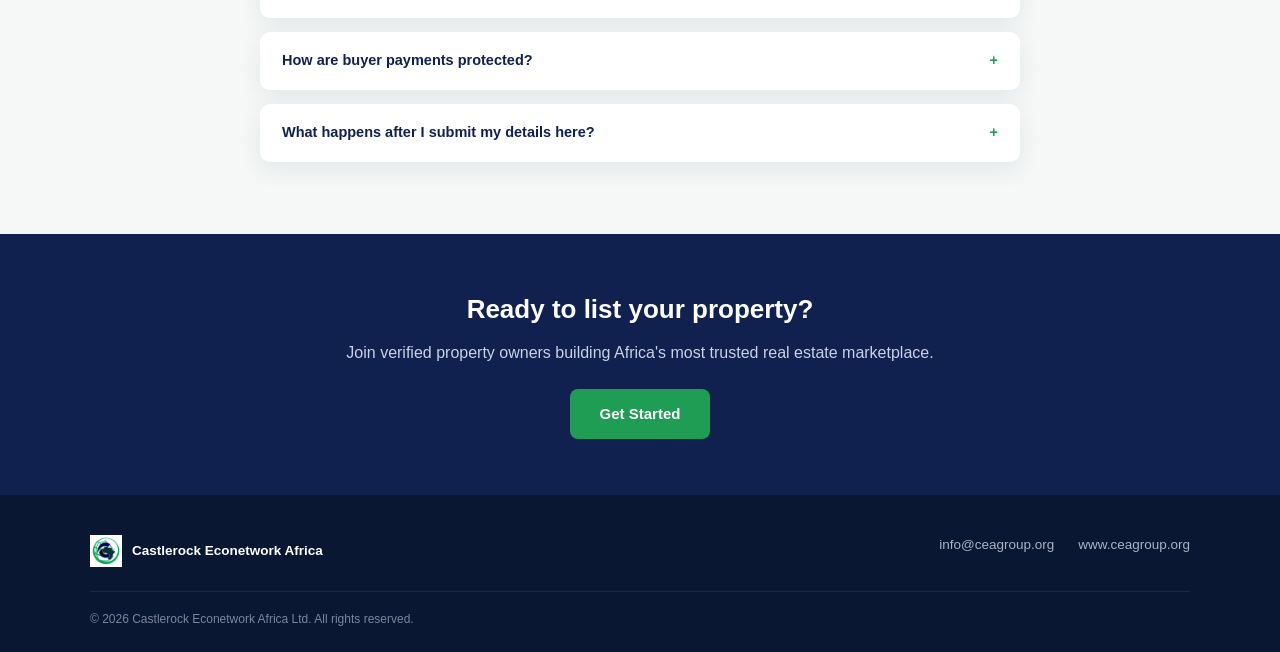
==== commit b02c2b6e: "Add files via upload" ====
--- a/index.html
+++ b/index.html
@@ -3,10 +3,69 @@
 <head>
 <meta charset="UTF-8" />
 <meta name="viewport" content="width=device-width, initial-scale=1.0" />
-<title>List Your Property | Castlerock Econetwork Africa (CEA)</title>
-<meta name="description" content="List your verified property with Castlerock Econetwork Africa. Submit your details in seconds and our team will guide you through verification." />
+<title>List Your Property in Nigeria | Verified Real Estate Listings - CEA</title>
+<meta name="description" content="List your land, residential or commercial property in Nigeria with Castlerock Econetwork Africa. Free, fast, verified property listing — submit your details in seconds and get a secure link to complete your listing." />
+<meta name="keywords" content="list property Nigeria, sell land online Nigeria, verified real estate listing Nigeria, property listing platform Nigeria, sell house Nigeria, CEA verified property, Castlerock Econetwork Africa" />
+<link rel="canonical" href="https://tubalcainmy.github.io/Mr-alfrad/index.html" />
+<meta name="robots" content="index, follow" />
+
+<!-- Open Graph -->
+<meta property="og:type" content="website" />
+<meta property="og:title" content="List Your Property in Nigeria | Verified Real Estate Listings - CEA" />
+<meta property="og:description" content="List your land, residential or commercial property in Nigeria with Castlerock Econetwork Africa. Free, fast, verified property listing." />
+<meta property="og:url" content="https://tubalcainmy.github.io/Mr-alfrad/index.html" />
+<meta property="og:image" content="https://tubalcainmy.github.io/Mr-alfrad/logo.jpg" />
+<meta property="og:site_name" content="Castlerock Econetwork Africa" />
+
+<!-- Twitter Card -->
+<meta name="twitter:card" content="summary" />
+<meta name="twitter:title" content="List Your Property in Nigeria | Verified Real Estate Listings - CEA" />
+<meta name="twitter:description" content="List your land, residential or commercial property in Nigeria with Castlerock Econetwork Africa. Free, fast, verified property listing." />
+<meta name="twitter:image" content="https://tubalcainmy.github.io/Mr-alfrad/logo.jpg" />
+
 <link rel="icon" href="logo.svg" type="image/svg+xml" />
 <link rel="stylesheet" href="style.css" />
+
+<script type="application/ld+json">
+{
+  "@context": "https://schema.org",
+  "@type": "RealEstateAgent",
+  "name": "Castlerock Econetwork Africa",
+  "url": "https://tubalcainmy.github.io/Mr-alfrad/index.html",
+  "logo": "https://tubalcainmy.github.io/Mr-alfrad/logo.jpg",
+  "description": "Castlerock Econetwork Africa helps property owners list and sell verified land, residential and commercial property across Nigeria.",
+  "areaServed": "NG",
+  "email": "info@ceagroup.org",
+  "sameAs": ["https://www.ceagroup.org"]
+}
+</script>
+
+<!-- Google tag (gtag.js) - replace G-XXXXXXXXXX with your real GA4 Measurement ID -->
+<script async src="https://www.googletagmanager.com/gtag/js?id=G-XXXXXXXXXX"></script>
+<script>
+  window.dataLayer = window.dataLayer || [];
+  function gtag(){dataLayer.push(arguments);}
+  gtag('js', new Date());
+  gtag('config', 'G-XXXXXXXXXX');
+</script>
+
+<!-- Meta Pixel Code - replace YOUR_PIXEL_ID with your real Pixel ID -->
+<script>
+!function(f,b,e,v,n,t,s)
+{if(f.fbq)return;n=f.fbq=function(){n.callMethod?
+n.callMethod.apply(n,arguments):n.queue.push(arguments)};
+if(!f._fbq)f._fbq=n;n.push=n;n.loaded=!0;n.version='2.0';
+n.queue=[];t=b.createElement(e);t.async=!0;
+t.src=v;s=b.getElementsByTagName(e)[0];
+s.parentNode.insertBefore(t,s)}(window, document,'script',
+'https://connect.facebook.net/en_US/fbevents.js');
+fbq('init', 'YOUR_PIXEL_ID');
+fbq('track', 'PageView');
+</script>
+<noscript><img height="1" width="1" style="display:none"
+src="https://www.facebook.com/tr?id=YOUR_PIXEL_ID&ev=PageView&noscript=1"
+/></noscript>
+<!-- End Meta Pixel Code -->
 </head>
 <body>
 
@@ -15,7 +74,7 @@
 <header class="site-header">
   <div class="container">
     <a href="index.html" class="brand">
-      <img src="logo.svg" alt="CEA Logo" />
+      <img src="logo.jpg" alt="CEA Logo" />
       <span class="brand-name">
         <strong>Castlerock Econetwork Africa</strong>
         <span>Invest in Africa's Sustainable Future</span>
@@ -270,7 +329,7 @@
   <div class="container">
     <div class="footer-top">
       <div class="footer-brand">
-        <img src="logo.svg" alt="CEA Logo" />
+        <img src="logo.jpg" alt="CEA Logo" />
         <strong>Castlerock Econetwork Africa</strong>
       </div>
       <div class="footer-links">
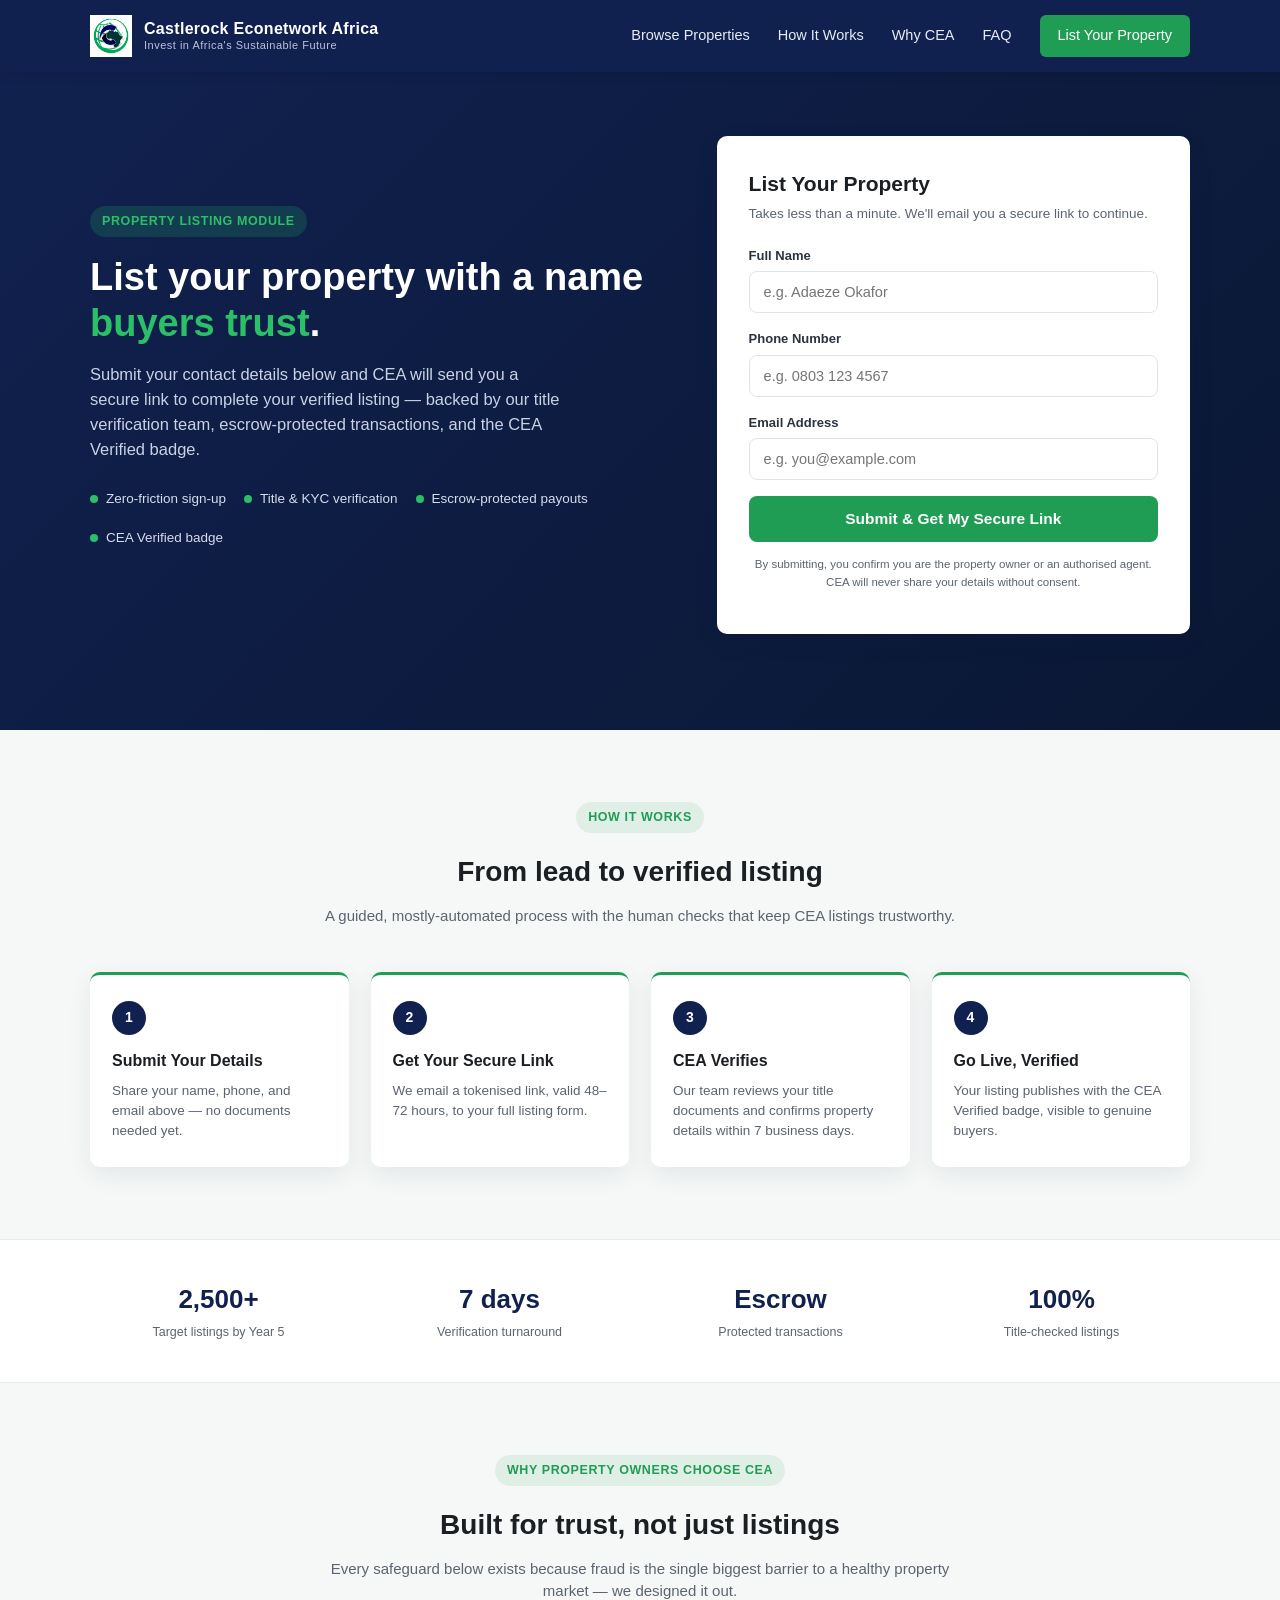
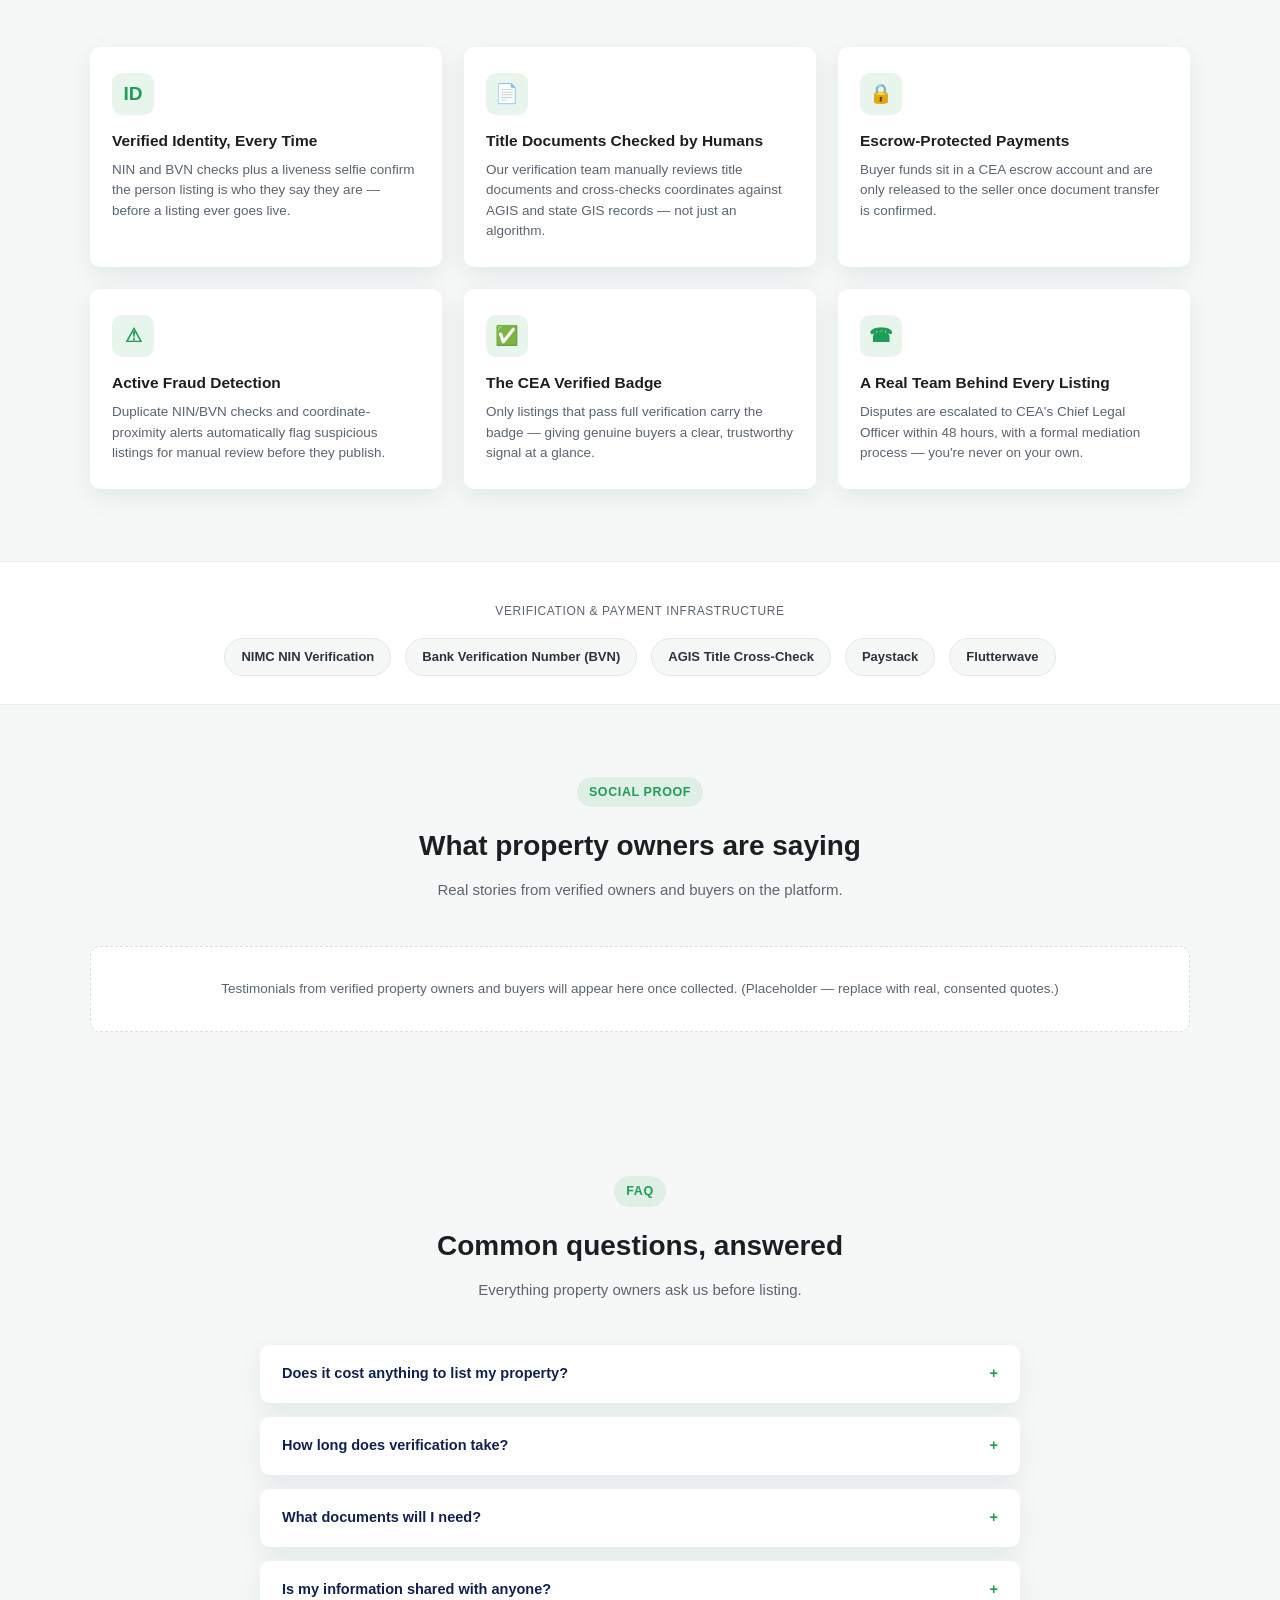
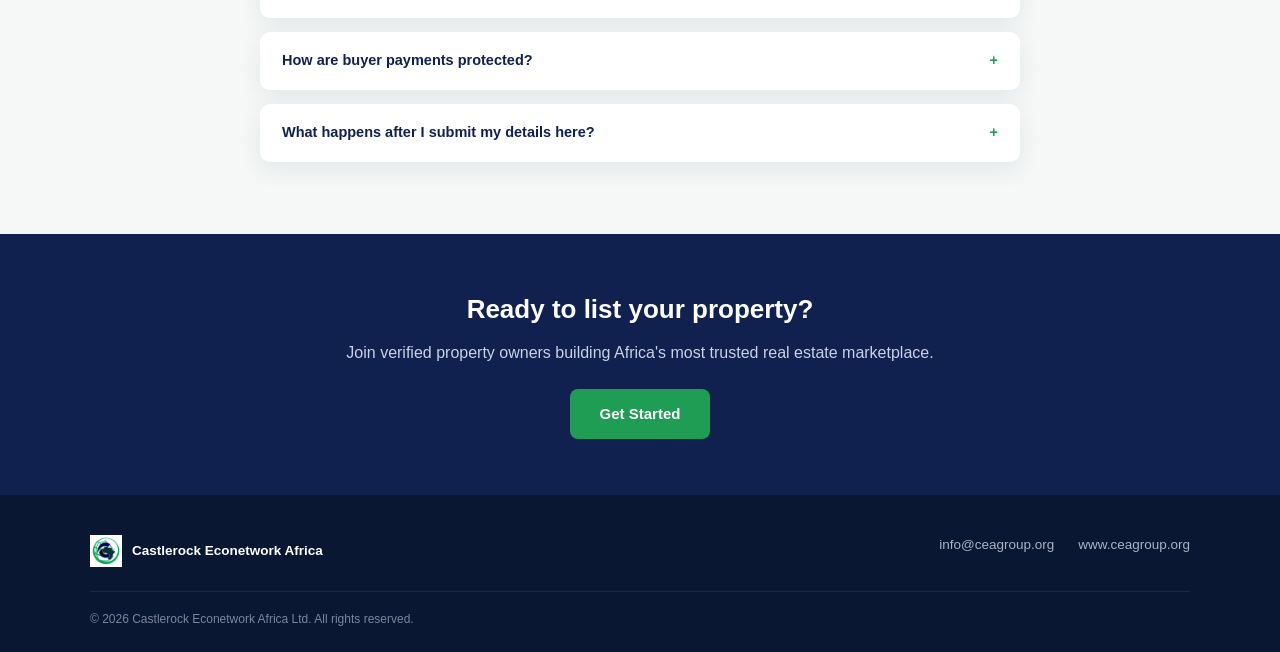
==== commit 8ab3817e: "Add files via upload" ====
--- a/index.html
+++ b/index.html
@@ -82,6 +82,7 @@
     </a>
     <nav class="site-nav">
       <div class="nav-links" id="navLinks">
+        <a href="properties.html">Browse Properties</a>
         <a href="index.html#how-it-works">How It Works</a>
         <a href="index.html#trust">Why CEA</a>
         <a href="index.html#faq">FAQ</a>
@@ -343,9 +344,9 @@
   </div>
 </footer>
 
-<script src="promo-config.js"></script>
-<script src="promo-banner.js"></script>
-<script src="mobile-nav.js"></script>
+<script src="promoconfig.js"></script>
+<script src="promobanner.js"></script>
+<script src="mobilenav.js"></script>
 <script src="leadform.js"></script>
 </body>
 </html>
--- a/style.css
+++ b/style.css
@@ -858,3 +858,553 @@
     gap: 8px;
   }
 }
+
+/* ============================================================
+   Phase 2 — Property Marketplace styles
+   ============================================================ */
+
+/* Hero search variant (shorter hero for properties page) */
+.hero-search {
+  background: linear-gradient(135deg, var(--cea-navy) 0%, var(--cea-navy-dark) 100%);
+  color: #fff;
+  padding: 52px 0 44px;
+}
+.hero-search .eyebrow {
+  background: rgba(43, 191, 104, 0.18);
+  color: var(--cea-green-light);
+}
+.hero-search h1 {
+  font-size: 30px;
+  margin: 0 0 8px;
+}
+.hero-search p {
+  color: #c9d2e4;
+  margin: 0;
+  font-size: 15px;
+}
+
+/* Search bar */
+.search-bar {
+  background: #fff;
+  border-radius: var(--radius);
+  padding: 16px;
+  display: flex;
+  gap: 12px;
+  flex-wrap: wrap;
+  box-shadow: var(--shadow);
+  margin-top: 28px;
+}
+.search-bar select,
+.search-bar input {
+  flex: 1;
+  min-width: 140px;
+  padding: 10px 12px;
+  border: 1.5px solid #dfe3ea;
+  border-radius: 8px;
+  font-size: 14px;
+  font-family: inherit;
+  background: #fff;
+}
+.search-bar select:focus,
+.search-bar input:focus {
+  outline: none;
+  border-color: var(--cea-green);
+}
+.search-bar .btn-search {
+  background: var(--cea-green);
+  color: #fff;
+  border: none;
+  padding: 10px 24px;
+  border-radius: 8px;
+  font-size: 14px;
+  font-weight: 700;
+  cursor: pointer;
+  white-space: nowrap;
+}
+.search-bar .btn-search:hover {
+  background: var(--cea-green-light);
+}
+
+/* Property grid */
+.property-grid {
+  display: grid;
+  grid-template-columns: repeat(3, 1fr);
+  gap: 24px;
+}
+@media (max-width: 900px) {
+  .property-grid {
+    grid-template-columns: repeat(2, 1fr);
+  }
+}
+@media (max-width: 640px) {
+  .property-grid {
+    grid-template-columns: 1fr;
+  }
+}
+
+/* Property card */
+.property-card {
+  background: #fff;
+  border-radius: var(--radius);
+  box-shadow: var(--shadow);
+  overflow: hidden;
+  display: flex;
+  flex-direction: column;
+}
+.property-photo-wrap {
+  position: relative;
+  aspect-ratio: 16 / 9;
+  background: #e8ecf0;
+  overflow: hidden;
+}
+.property-photo-wrap img {
+  width: 100%;
+  height: 100%;
+  object-fit: cover;
+}
+.cea-verified-badge {
+  position: absolute;
+  top: 10px;
+  left: 10px;
+  background: var(--cea-green);
+  color: #fff;
+  font-size: 11.5px;
+  font-weight: 700;
+  padding: 4px 10px;
+  border-radius: 999px;
+}
+.title-badge {
+  position: absolute;
+  top: 10px;
+  right: 10px;
+  background: var(--cea-navy);
+  color: #fff;
+  font-size: 11px;
+  font-weight: 600;
+  padding: 4px 10px;
+  border-radius: 999px;
+}
+.property-card-body {
+  padding: 18px;
+  display: flex;
+  flex-direction: column;
+  flex: 1;
+  gap: 8px;
+}
+.prop-type-chip {
+  display: inline-block;
+  background: rgba(31, 157, 85, 0.1);
+  color: var(--cea-green);
+  font-size: 11.5px;
+  font-weight: 700;
+  padding: 3px 10px;
+  border-radius: 999px;
+  text-transform: capitalize;
+  width: fit-content;
+}
+.prop-address {
+  margin: 0;
+  font-size: 15px;
+  font-weight: 700;
+  color: var(--cea-navy);
+  white-space: nowrap;
+  overflow: hidden;
+  text-overflow: ellipsis;
+}
+.prop-meta {
+  display: flex;
+  justify-content: space-between;
+  align-items: center;
+  font-size: 13px;
+  color: var(--cea-muted);
+}
+.prop-price {
+  font-weight: 700;
+  color: var(--cea-navy);
+  font-size: 14.5px;
+}
+.prop-desc {
+  margin: 0;
+  font-size: 13px;
+  color: var(--cea-muted);
+  display: -webkit-box;
+  -webkit-line-clamp: 2;
+  -webkit-box-orient: vertical;
+  overflow: hidden;
+  flex: 1;
+}
+.book-tour-btn {
+  margin-top: auto;
+}
+
+/* Skeleton shimmer */
+.skeleton {
+  background: linear-gradient(90deg, #e8ecf0 25%, #f0f4f7 50%, #e8ecf0 75%);
+  background-size: 200% 100%;
+  animation: shimmer 1.4s infinite;
+  border-radius: var(--radius);
+}
+@keyframes shimmer {
+  0% { background-position: 200% 0; }
+  100% { background-position: -200% 0; }
+}
+.skeleton-card {
+  border-radius: var(--radius);
+  overflow: hidden;
+  box-shadow: var(--shadow);
+}
+.skeleton-photo {
+  aspect-ratio: 16 / 9;
+}
+.skeleton-body {
+  padding: 18px;
+  display: flex;
+  flex-direction: column;
+  gap: 10px;
+  background: #fff;
+}
+.skeleton-line {
+  height: 14px;
+  border-radius: 4px;
+}
+.skeleton-line.short {
+  width: 60%;
+}
+.skeleton-line.tall {
+  height: 36px;
+  margin-top: 8px;
+}
+
+/* No-results */
+.no-results {
+  text-align: center;
+  padding: 64px 20px;
+  color: var(--cea-muted);
+  grid-column: 1 / -1;
+}
+.no-results .no-results-icon {
+  font-size: 48px;
+  margin-bottom: 16px;
+}
+.no-results h3 {
+  font-size: 18px;
+  color: var(--cea-navy);
+  margin: 0 0 8px;
+}
+.no-results p {
+  font-size: 14px;
+  margin: 0;
+}
+
+/* Pagination */
+.pagination {
+  display: flex;
+  justify-content: center;
+  align-items: center;
+  gap: 8px;
+  margin-top: 40px;
+}
+.page-btn {
+  width: 38px;
+  height: 38px;
+  border-radius: 8px;
+  border: 1.5px solid #dfe3ea;
+  background: #fff;
+  font-size: 14px;
+  font-weight: 600;
+  color: var(--cea-navy);
+  cursor: pointer;
+  display: flex;
+  align-items: center;
+  justify-content: center;
+}
+.page-btn:hover {
+  border-color: var(--cea-navy);
+}
+.page-btn.active {
+  background: var(--cea-navy);
+  color: #fff;
+  border-color: var(--cea-navy);
+}
+.page-btn:disabled {
+  opacity: 0.4;
+  cursor: not-allowed;
+}
+
+/* Property detail page */
+.property-detail-grid {
+  display: grid;
+  grid-template-columns: 1.4fr 1fr;
+  gap: 36px;
+  align-items: start;
+}
+@media (max-width: 860px) {
+  .property-detail-grid {
+    grid-template-columns: 1fr;
+  }
+}
+.detail-sticky {
+  position: sticky;
+  top: 88px;
+}
+.gallery-main {
+  aspect-ratio: 4 / 3;
+  background: #e8ecf0;
+  border-radius: var(--radius);
+  overflow: hidden;
+  margin-bottom: 10px;
+}
+.gallery-main img {
+  width: 100%;
+  height: 100%;
+  object-fit: cover;
+}
+.gallery-thumbs {
+  display: flex;
+  gap: 8px;
+  flex-wrap: wrap;
+}
+.gallery-thumb {
+  width: 72px;
+  height: 54px;
+  border-radius: 6px;
+  overflow: hidden;
+  cursor: pointer;
+  border: 2px solid transparent;
+  flex-shrink: 0;
+}
+.gallery-thumb img {
+  width: 100%;
+  height: 100%;
+  object-fit: cover;
+}
+.gallery-thumb.active {
+  border-color: var(--cea-green);
+}
+.detail-card {
+  background: #fff;
+  border-radius: var(--radius);
+  box-shadow: var(--shadow);
+  padding: 28px;
+}
+.detail-price {
+  font-size: 28px;
+  font-weight: 800;
+  color: var(--cea-navy);
+  margin: 12px 0;
+}
+.detail-meta-grid {
+  display: grid;
+  grid-template-columns: 1fr 1fr;
+  gap: 12px;
+  margin: 20px 0;
+}
+.detail-meta-item {
+  background: var(--cea-bg);
+  border-radius: 8px;
+  padding: 12px;
+}
+.detail-meta-item .label {
+  font-size: 11px;
+  text-transform: uppercase;
+  letter-spacing: 0.5px;
+  color: var(--cea-muted);
+  margin-bottom: 4px;
+}
+.detail-meta-item .value {
+  font-size: 14px;
+  font-weight: 600;
+  color: var(--cea-navy);
+}
+.map-section {
+  margin-top: 36px;
+  border-radius: var(--radius);
+  overflow: hidden;
+  height: 300px;
+  background: #e8ecf0;
+}
+.map-section iframe {
+  width: 100%;
+  height: 100%;
+  border: none;
+}
+.share-btn {
+  width: 100%;
+  margin-top: 10px;
+  background: #fff;
+  color: var(--cea-navy);
+  border: 1.5px solid #dfe3ea;
+  padding: 12px;
+  border-radius: 8px;
+  font-size: 14px;
+  font-weight: 600;
+  cursor: pointer;
+}
+.share-btn:hover {
+  border-color: var(--cea-navy);
+}
+
+/* Booking modal */
+.booking-overlay {
+  position: fixed;
+  inset: 0;
+  background: rgba(10, 23, 51, 0.6);
+  z-index: 200;
+  display: flex;
+  align-items: center;
+  justify-content: center;
+  padding: 20px;
+  opacity: 0;
+  pointer-events: none;
+  transition: opacity 0.2s;
+}
+.booking-overlay.is-open {
+  opacity: 1;
+  pointer-events: all;
+}
+.booking-modal {
+  background: #fff;
+  border-radius: 12px;
+  width: 100%;
+  max-width: 520px;
+  max-height: 90vh;
+  overflow-y: auto;
+  box-shadow: 0 24px 64px rgba(10, 23, 51, 0.22);
+}
+.booking-modal-header {
+  display: flex;
+  align-items: center;
+  justify-content: space-between;
+  padding: 20px 24px;
+  border-bottom: 1px solid #e8ecf0;
+}
+.booking-modal-header h3 {
+  margin: 0;
+  font-size: 17px;
+  color: var(--cea-navy);
+}
+.booking-close-btn {
+  background: none;
+  border: none;
+  font-size: 22px;
+  cursor: pointer;
+  color: var(--cea-muted);
+  line-height: 1;
+  padding: 0 4px;
+}
+.booking-modal-body {
+  padding: 24px;
+}
+.booking-steps {
+  display: flex;
+  gap: 8px;
+  margin-bottom: 24px;
+}
+.booking-step-dot {
+  flex: 1;
+  height: 4px;
+  border-radius: 2px;
+  background: #e8ecf0;
+}
+.booking-step-dot.active {
+  background: var(--cea-green);
+}
+.date-picker {
+  display: flex;
+  gap: 8px;
+  flex-wrap: wrap;
+  margin-bottom: 20px;
+}
+.date-chip {
+  display: flex;
+  flex-direction: column;
+  align-items: center;
+  padding: 10px 14px;
+  border: 1.5px solid #dfe3ea;
+  border-radius: 8px;
+  cursor: pointer;
+  font-size: 12px;
+  color: var(--cea-muted);
+  background: #fff;
+  min-width: 56px;
+}
+.date-chip .day-name {
+  font-size: 10px;
+  text-transform: uppercase;
+  letter-spacing: 0.5px;
+}
+.date-chip .day-num {
+  font-size: 18px;
+  font-weight: 700;
+  color: var(--cea-navy);
+  margin: 2px 0;
+}
+.date-chip.selected {
+  border-color: var(--cea-green);
+  background: rgba(31, 157, 85, 0.06);
+}
+.time-grid {
+  display: grid;
+  grid-template-columns: repeat(4, 1fr);
+  gap: 8px;
+  margin-bottom: 24px;
+}
+@media (max-width: 480px) {
+  .time-grid {
+    grid-template-columns: repeat(3, 1fr);
+  }
+}
+.time-chip {
+  padding: 10px 0;
+  border: 1.5px solid #dfe3ea;
+  border-radius: 8px;
+  font-size: 13px;
+  font-weight: 600;
+  color: var(--cea-navy);
+  background: #fff;
+  cursor: pointer;
+  text-align: center;
+}
+.time-chip.selected {
+  border-color: var(--cea-green);
+  background: rgba(31, 157, 85, 0.06);
+  color: var(--cea-green);
+}
+.booking-nav {
+  display: flex;
+  justify-content: space-between;
+  align-items: center;
+  margin-top: 20px;
+}
+.booking-back-btn {
+  background: none;
+  border: none;
+  font-size: 14px;
+  color: var(--cea-muted);
+  cursor: pointer;
+  padding: 0;
+}
+.booking-back-btn:hover {
+  color: var(--cea-navy);
+}
+.booking-toast {
+  position: fixed;
+  bottom: 24px;
+  left: 50%;
+  transform: translateX(-50%);
+  background: var(--cea-green);
+  color: #fff;
+  padding: 14px 24px;
+  border-radius: 8px;
+  font-size: 14px;
+  font-weight: 600;
+  box-shadow: 0 4px 16px rgba(0, 0, 0, 0.18);
+  z-index: 300;
+  opacity: 0;
+  transition: opacity 0.3s;
+  pointer-events: none;
+  white-space: nowrap;
+}
+.booking-toast.show {
+  opacity: 1;
+}
